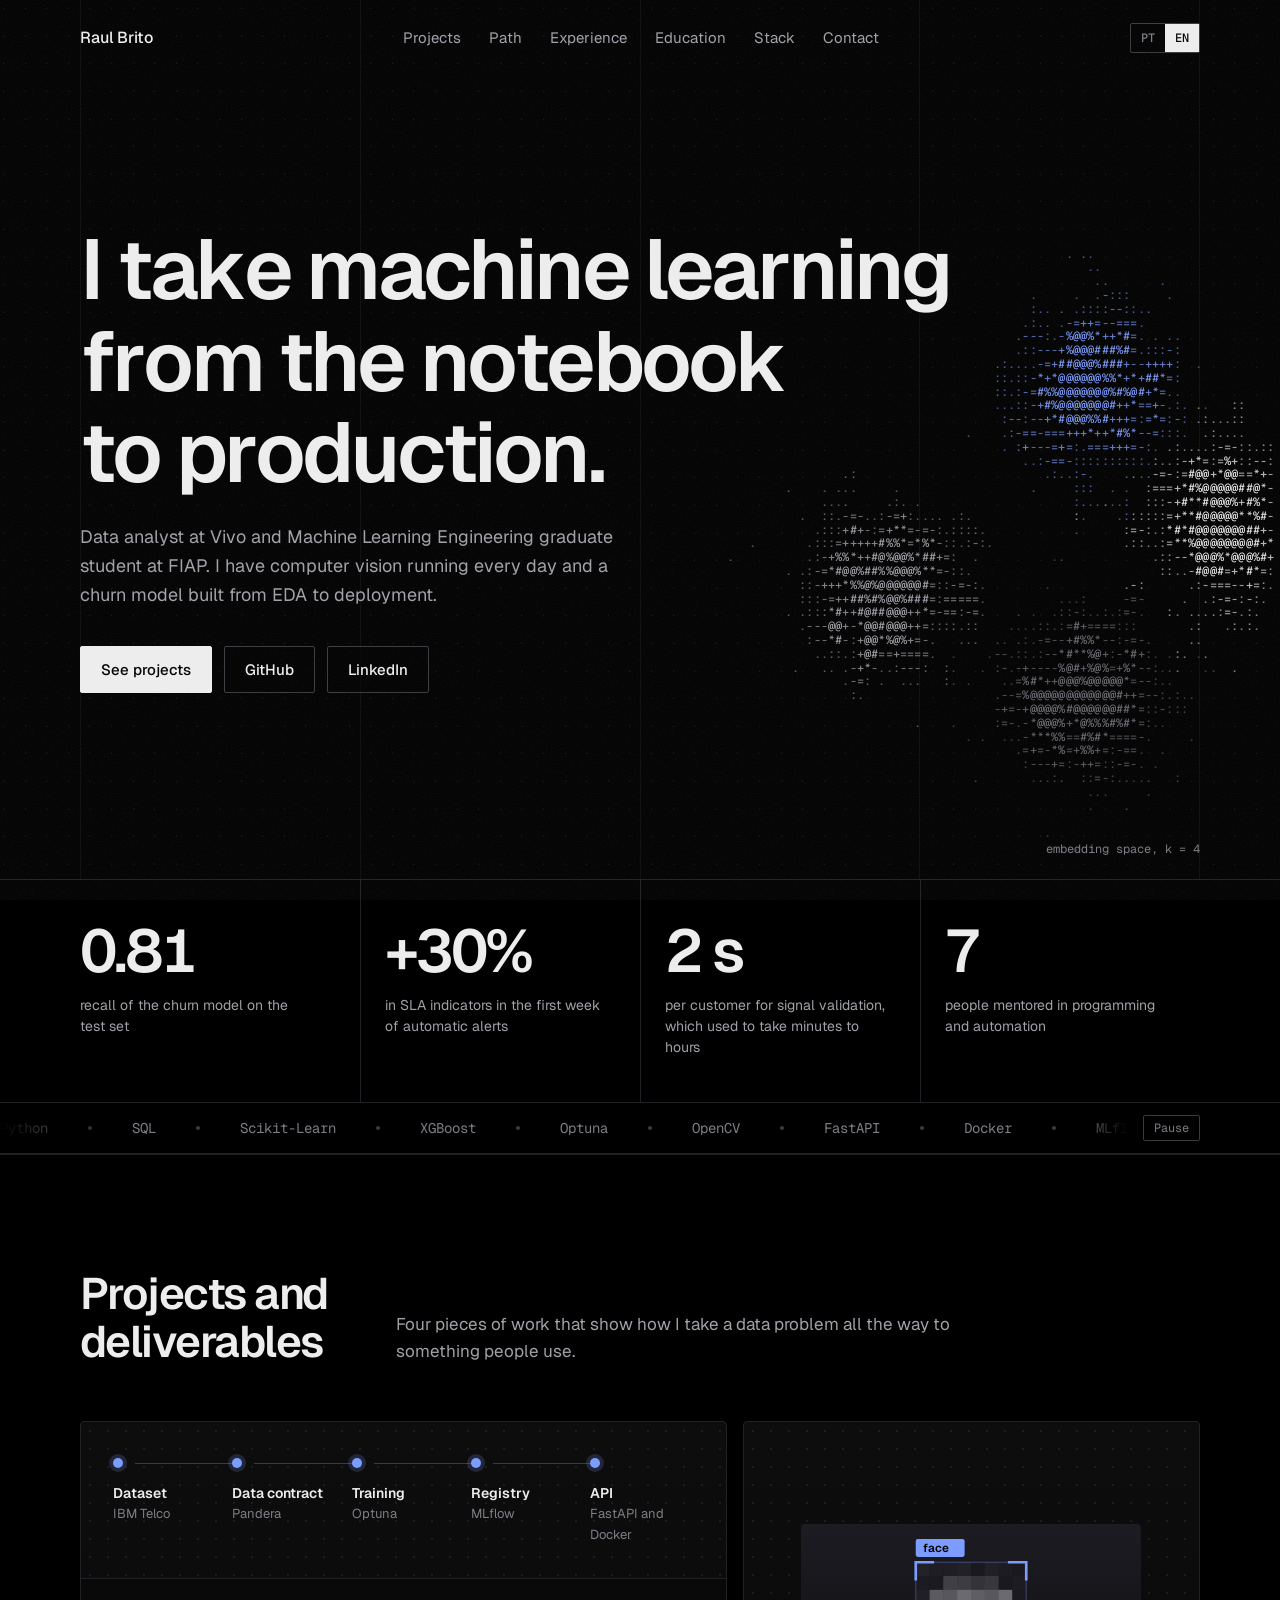
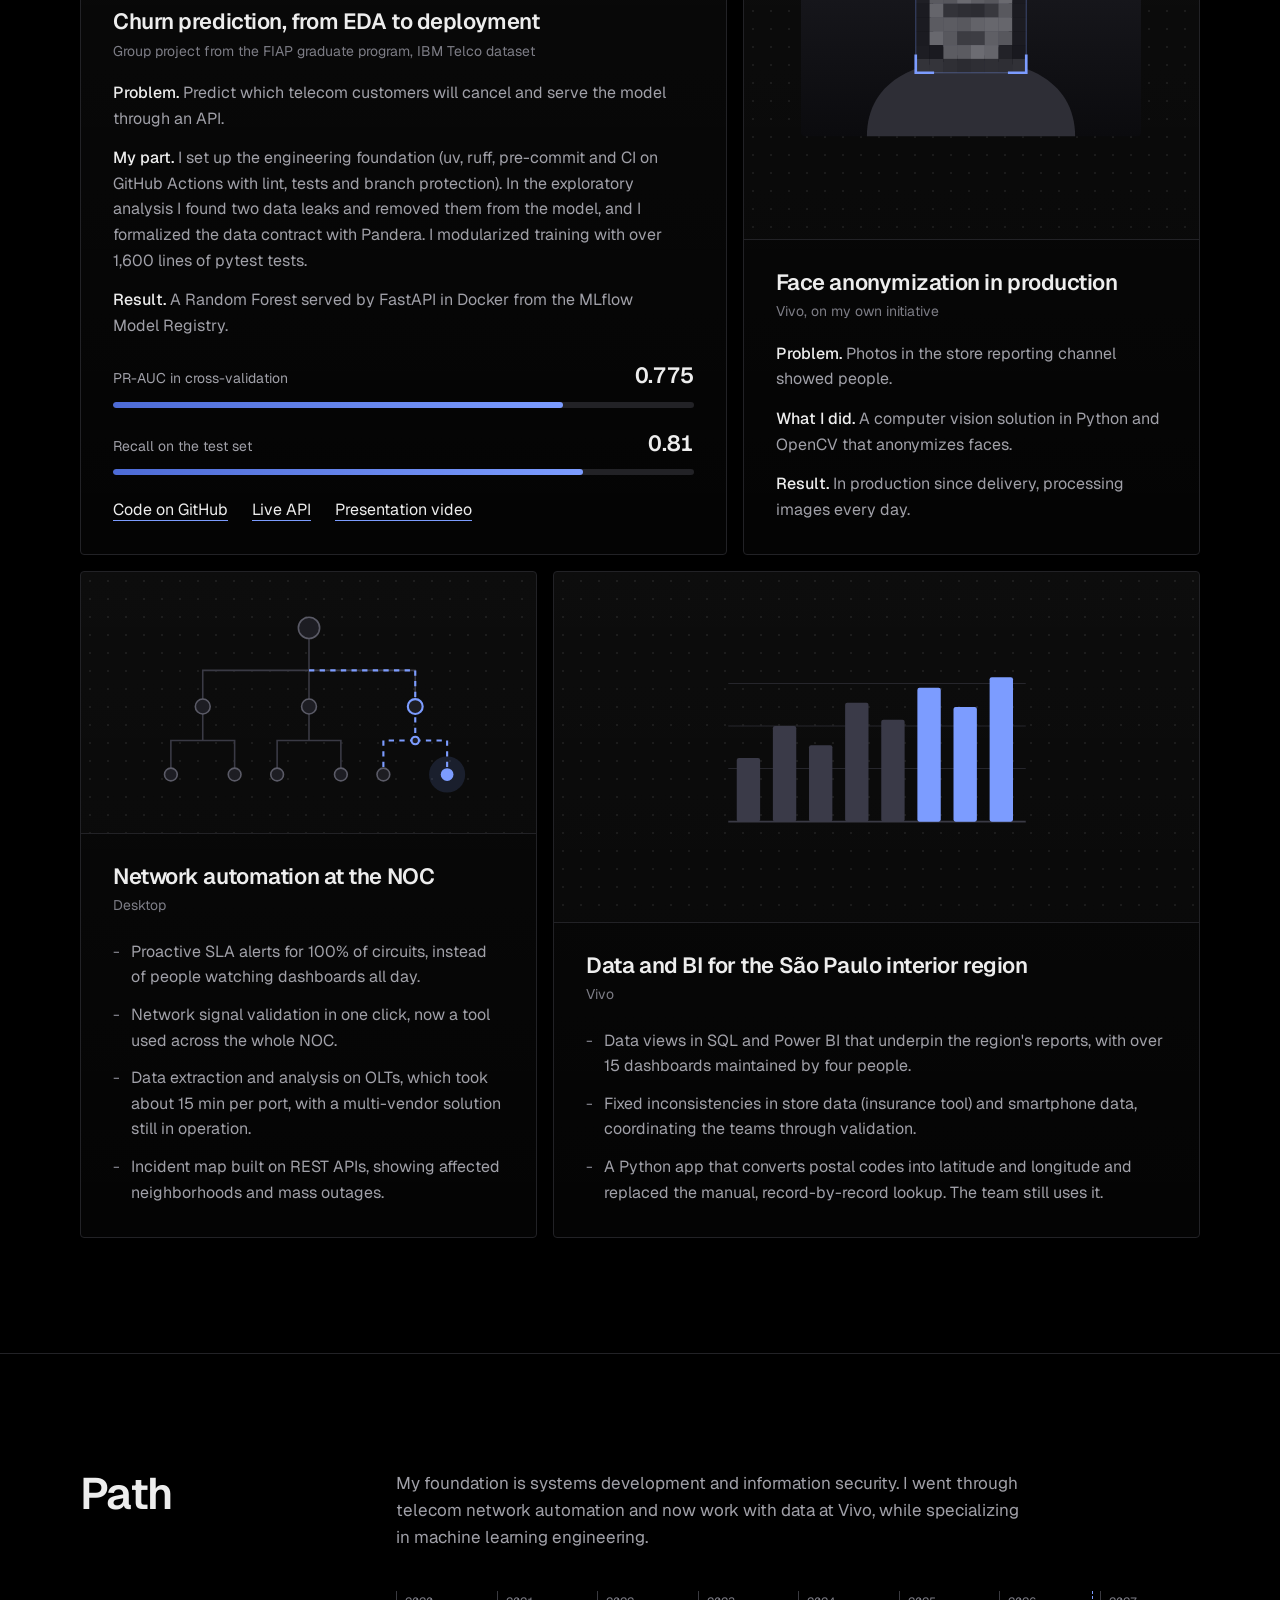
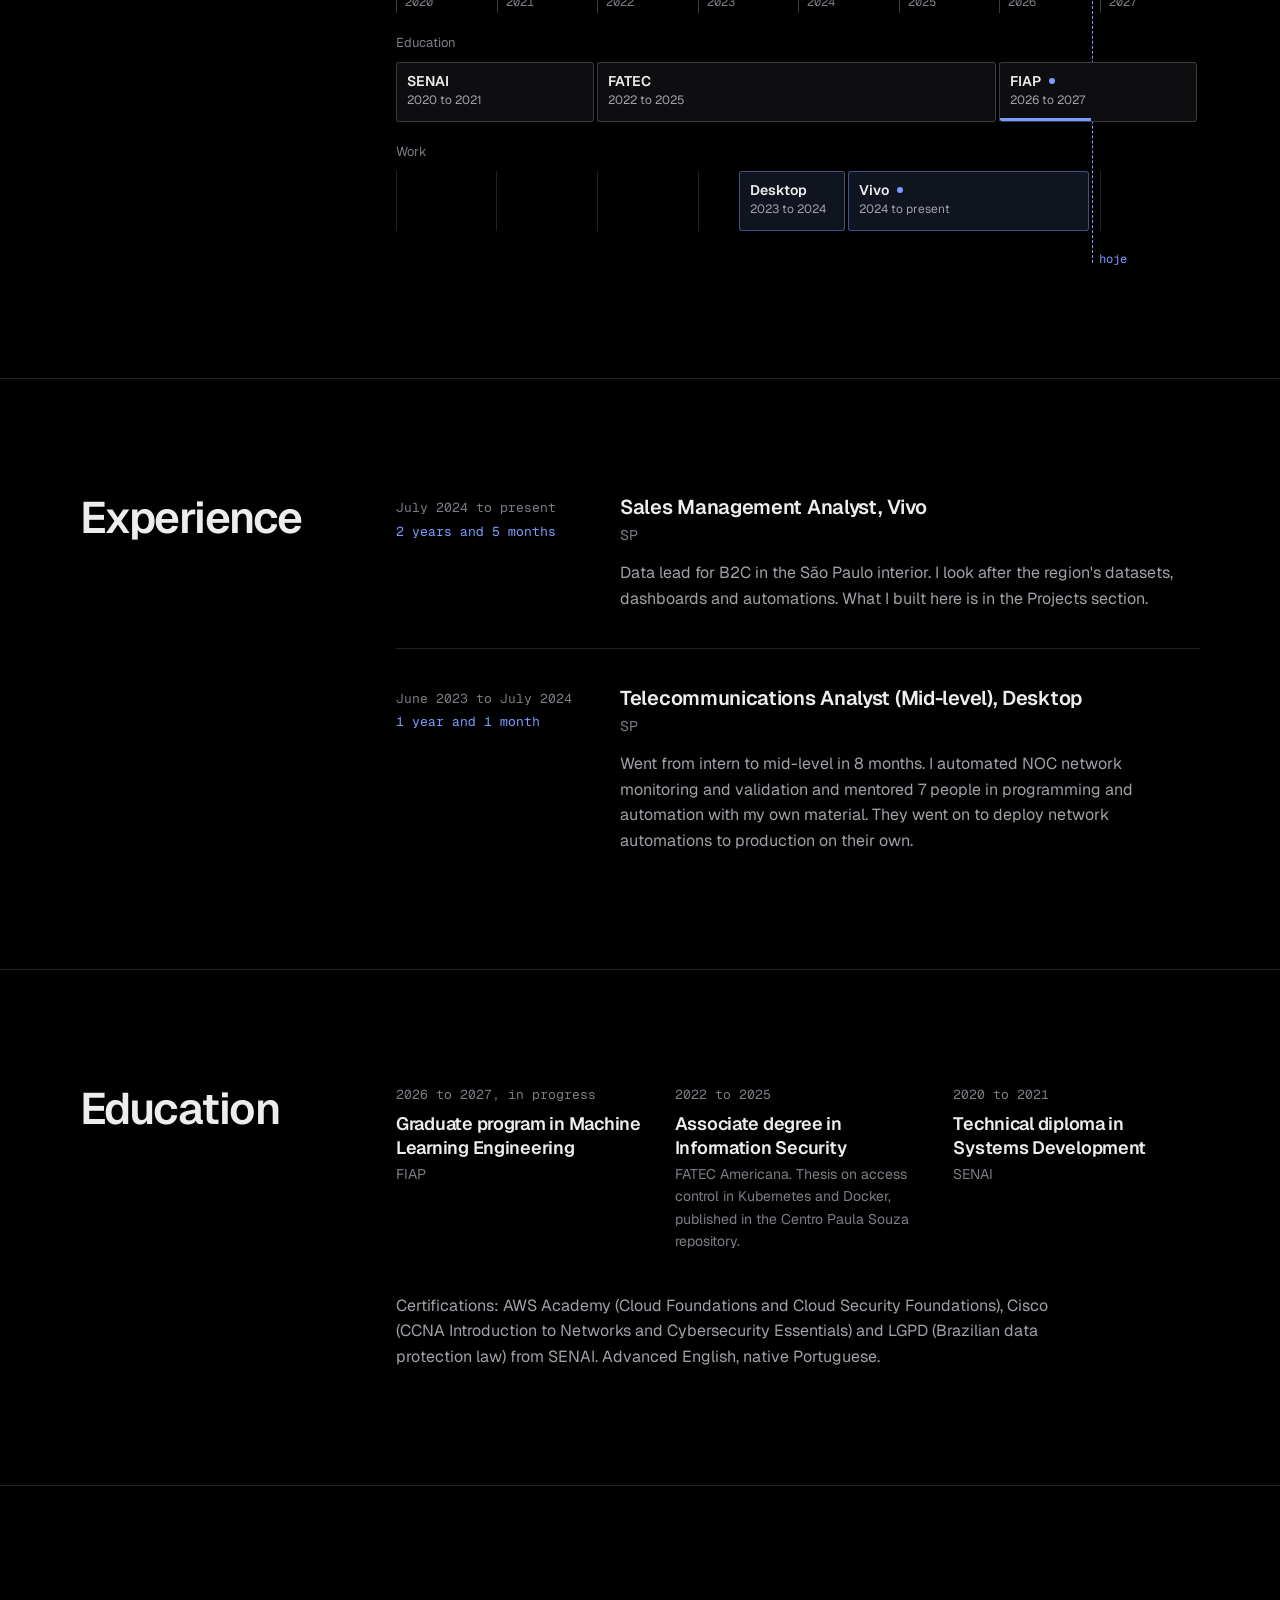
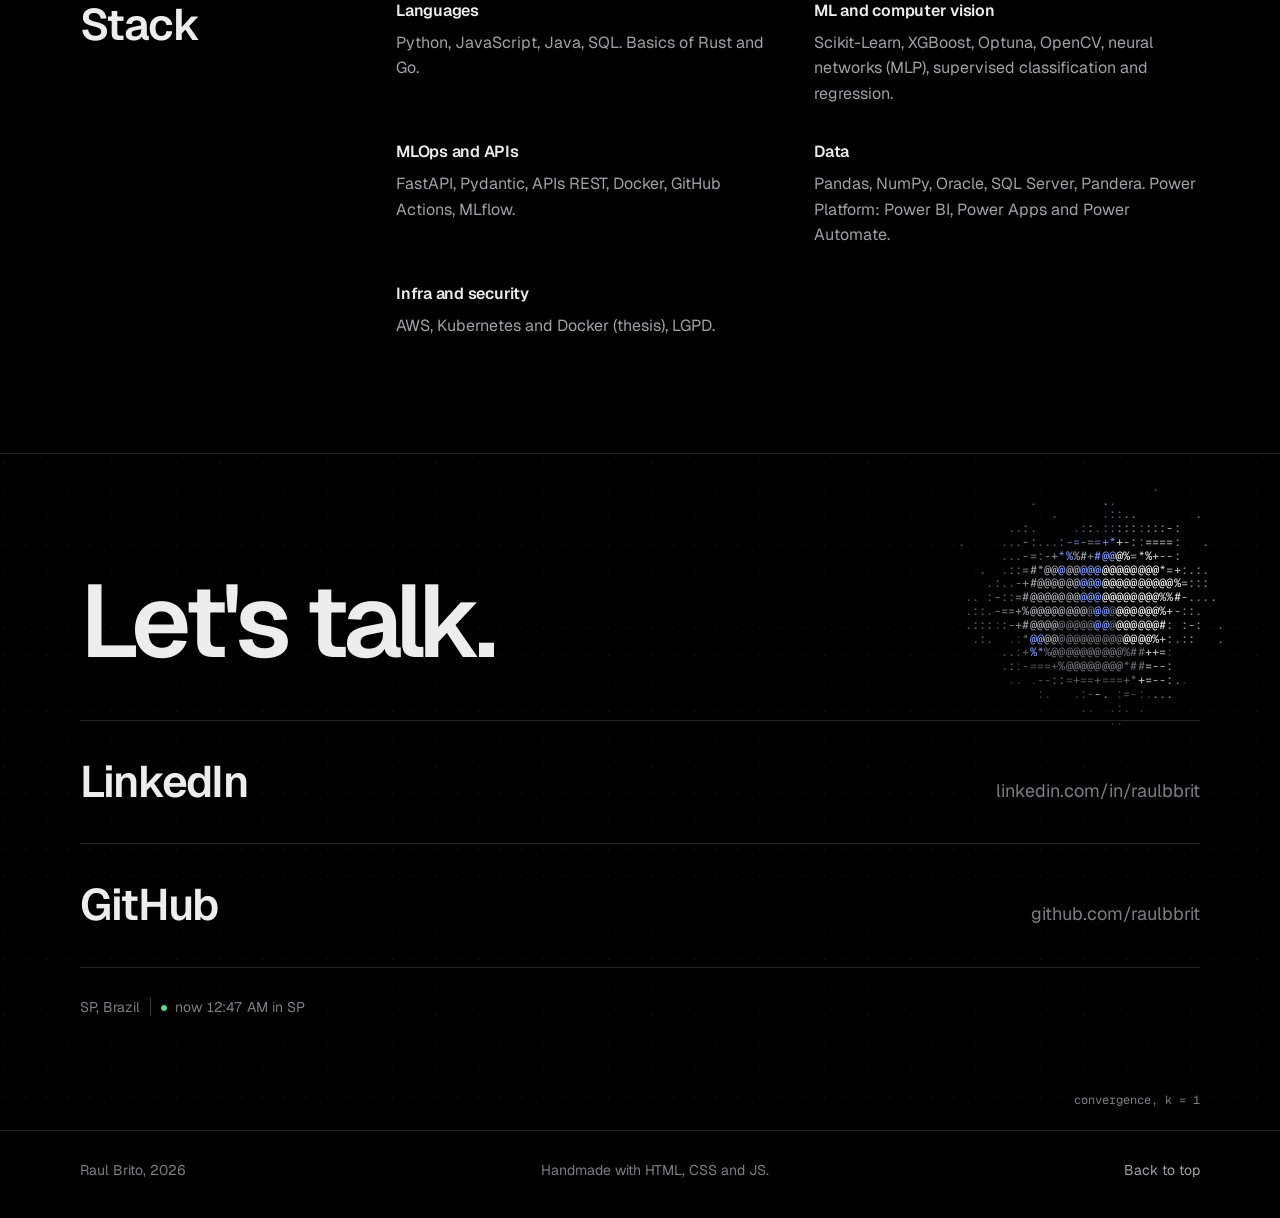
==== en/index.html @ fd3f6b35 "Add resume landing page Static site in Portuguese and English with ASCII embedding field, project ti" ====
<!doctype html>
<html lang="en">
<head>
  <meta charset="utf-8">
  <meta name="viewport" content="width=device-width, initial-scale=1">
  <meta name="theme-color" content="#000000">
  <title>Raul Brito | Machine Learning</title>
  <meta name="description" content="Raul Brito: data analyst at Vivo and Machine Learning Engineering graduate student. Computer vision in production, network automation and an ML project from EDA to deployment.">
  <meta name="color-scheme" content="dark">
  <link rel="canonical" href="https://raulbbrit.github.io/en/">
  <link rel="alternate" hreflang="pt-BR" href="https://raulbbrit.github.io/">
  <link rel="alternate" hreflang="en" href="https://raulbbrit.github.io/en/">
  <link rel="alternate" hreflang="x-default" href="https://raulbbrit.github.io/">
  <meta property="og:type" content="profile">
  <meta property="og:url" content="https://raulbbrit.github.io/en/">
  <meta property="og:locale" content="en_US">
  <meta property="og:locale:alternate" content="pt_BR">
  <meta property="og:title" content="Raul Brito | Machine Learning">
  <meta property="og:description" content="I take machine learning from the notebook to production.">
  <meta property="og:image" content="https://raulbbrit.github.io/assets/img/og.en.png">
  <meta property="og:image:width" content="1200">
  <meta property="og:image:height" content="630">
  <meta property="og:image:alt" content="Raul Brito, Machine Learning: I take machine learning from the notebook to production.">
  <meta name="twitter:card" content="summary_large_image">
  <script type="application/ld+json">
  {
    "@context": "https://schema.org",
    "@type": "Person",
    "name": "Raul Brito",
    "url": "https://raulbbrit.github.io/en/",
    "jobTitle": "Sales Management Analyst",
    "worksFor": { "@type": "Organization", "name": "Vivo" },
    "alumniOf": [
      { "@type": "CollegeOrUniversity", "name": "FATEC Americana" },
      { "@type": "EducationalOrganization", "name": "SENAI" }
    ],
    "knowsAbout": ["Machine Learning", "MLOps", "Computer vision", "Python", "SQL", "FastAPI", "MLflow"],
    "address": { "@type": "PostalAddress", "addressRegion": "SP", "addressCountry": "BR" },
    "sameAs": ["https://github.com/raulbbrit", "https://linkedin.com/in/raulbbrit"]
  }
  </script>
  <link rel="icon" href="data:image/svg+xml,%3Csvg xmlns='http://www.w3.org/2000/svg' viewBox='0 0 32 32'%3E%3Crect width='32' height='32' rx='6' fill='%23000'/%3E%3Ccircle cx='16' cy='16' r='6' fill='%237c9cff'/%3E%3C/svg%3E">
  <script>
    document.documentElement.className += ' js';
    setTimeout(function () { document.documentElement.classList.remove('js'); }, 3000);
  </script>
  <link rel="preconnect" href="https://fonts.googleapis.com">
  <link rel="preconnect" href="https://fonts.gstatic.com" crossorigin>
  <link href="https://fonts.googleapis.com/css2?family=Geist:wght@400;500;600&family=Geist+Mono:wght@400;500&display=swap" rel="stylesheet">
  <link rel="stylesheet" href="../assets/css/style.css">
</head>
<body>
  <a class="skip" href="#conteudo">Skip to content</a>

  <header class="top" id="top">
    <div class="wrap">
      <a class="brand" href="#">Raul Brito</a>
      <nav id="menu" aria-label="Sections">
        <span class="nav-ind" aria-hidden="true"></span>
        <a href="#projetos">Projects</a>
        <a href="#trajetoria">Path</a>
        <a href="#experiencia">Experience</a>
        <a href="#formacao">Education</a>
        <a href="#stack">Stack</a>
        <a href="#contato">Contact</a>
      </nav>
      <div class="tools">
        <div class="lang" role="group" aria-label="Language"><a href="../index.html" hreflang="pt-BR" lang="pt-BR">PT</a><span aria-current="true">EN</span></div>
        <button class="menu-btn" type="button" aria-expanded="false" aria-controls="menu">Menu</button>
      </div>
    </div>
  </header>

  <section class="hero" id="conteudo" tabindex="-1">
    <div class="rails" aria-hidden="true"><div class="wrap"><i></i><i></i><i></i><i></i></div></div>
    <canvas id="field-bg" class="layer" aria-hidden="true"></canvas>
    <canvas id="field" class="layer field" aria-hidden="true"></canvas>
    <div class="wrap hero-copy">
      <h1>
        <span>I take machine learning</span>
        <span>from the notebook</span>
        <span>to production.</span>
      </h1>
      <p class="lead">Data analyst at Vivo and Machine Learning Engineering graduate student at FIAP. I have computer vision running every day and a churn model built from EDA to deployment.</p>
      <div class="actions">
        <a class="btn primary" href="#projetos">See projects</a>
        <a class="btn" href="https://github.com/raulbbrit">GitHub</a>
        <a class="btn" href="https://linkedin.com/in/raulbbrit">LinkedIn</a>
      </div>
    </div>
    <p class="cap" aria-hidden="true">embedding space, k = 4</p>
  </section>

  <section class="proof" aria-label="Results in numbers">
    <div class="wrap">
      <ul class="stats">
        <li><strong data-count="0.81" data-dec="2">0.81</strong><span>recall of the churn model on the test set</span></li>
        <li><strong data-count="30" data-prefix="+" data-suffix="%">+30%</strong><span>in SLA indicators in the first week of automatic alerts</span></li>
        <li><strong data-count="2" data-suffix="&nbsp;s">2&nbsp;s</strong><span>per customer for signal validation, which used to take minutes to hours</span></li>
        <li><strong data-count="7">7</strong><span>people mentored in programming and automation</span></li>
      </ul>
    </div>
  </section>

  <div class="marquee" role="group" aria-label="Tools I use every day">
    <div class="marquee-track">
      <ul>
        <li>Python</li><li>SQL</li><li>Scikit-Learn</li><li>XGBoost</li><li>Optuna</li><li>OpenCV</li><li>FastAPI</li><li>Docker</li><li>MLflow</li><li>GitHub Actions</li><li>Pandas</li><li>NumPy</li><li>Power BI</li><li>AWS</li><li>Kubernetes</li><li>Pandera</li>
      </ul>
      <ul aria-hidden="true">
        <li>Python</li><li>SQL</li><li>Scikit-Learn</li><li>XGBoost</li><li>Optuna</li><li>OpenCV</li><li>FastAPI</li><li>Docker</li><li>MLflow</li><li>GitHub Actions</li><li>Pandas</li><li>NumPy</li><li>Power BI</li><li>AWS</li><li>Kubernetes</li><li>Pandera</li>
      </ul>
    </div>
    <button class="marquee-btn" type="button">Pause</button>
  </div>

  <main>
    <section class="section" id="projetos">
      <div class="wrap">
        <div class="split">
          <div class="head"><h2>Projects and deliverables</h2></div>
          <p class="sub">Four pieces of work that show how I take a data problem all the way to something people use.</p>
        </div>

        <div class="grid">

          <!-- churn -->
          <article class="tile t-churn">
            <div class="viz viz-flow" id="flowviz">
              <ol class="flow" aria-label="Project pipeline">
                <li><b>Dataset</b><span>IBM Telco</span></li>
                <li><b>Data contract</b><span>Pandera</span></li>
                <li><b>Training</b><span>Optuna</span></li>
                <li><b>Registry</b><span>MLflow</span></li>
                <li><b>API</b><span>FastAPI and Docker</span></li>
              </ol>
            </div>
            <div class="tile-body">
              <h3>Churn prediction, from EDA to deployment</h3>
              <p class="where">Group project from the FIAP graduate program, IBM Telco dataset</p>
              <p><b>Problem.</b> Predict which telecom customers will cancel and serve the model through an API.</p>
              <p><b>My part.</b> I set up the engineering foundation (uv, ruff, pre-commit and CI on GitHub Actions with lint, tests and branch protection). In the exploratory analysis I found two data leaks and removed them from the model, and I formalized the data contract with Pandera. I modularized training with over 1,600 lines of pytest tests.</p>
              <p><b>Result.</b> A Random Forest served by FastAPI in Docker from the MLflow Model Registry.</p>
              <div class="meters" role="group" aria-label="Champion model metrics">
                <div class="meter">
                  <div class="m-top"><span>PR-AUC in cross-validation</span><strong>0.775</strong></div>
                  <div class="bar"><i style="--v:0.775"></i></div>
                </div>
                <div class="meter">
                  <div class="m-top"><span>Recall on the test set</span><strong>0.81</strong></div>
                  <div class="bar"><i style="--v:0.81"></i></div>
                </div>
              </div>
              <p class="tile-links">
                <a href="https://github.com/Grupo-57-Machine-Learning-Engineering/churn-prediction">Code on GitHub</a>
                <a href="https://churn-prediction-api-7a4p.onrender.com/docs">Live API</a>
                <a href="https://youtu.be/JsZCRBmj-7A">Presentation video</a>
              </p>
            </div>
          </article>

          <!-- visão computacional -->
          <article class="tile t-cv">
            <div class="viz viz-cv">
              <button class="viz-btn" type="button" id="replay" aria-label="Replay the detection and anonymization animation">
                <svg viewBox="0 0 320 200" role="img" aria-label="Illustration: a face is detected in a photo and covered by a mosaic">
                  <defs>
                    <linearGradient id="ph" x1="0" y1="0" x2="0" y2="1">
                      <stop offset="0" stop-color="#1c1c22"/>
                      <stop offset="1" stop-color="#0b0b0e"/>
                    </linearGradient>
                    <clipPath id="frame"><rect width="320" height="200" rx="4"/></clipPath>
                  </defs>
                  <g clip-path="url(#frame)">
                    <rect width="320" height="200" fill="url(#ph)"/>
                    <path d="M62 200c0-48 40-72 98-72s98 24 98 72z" fill="#2e2e36"/>
                    <circle cx="160" cy="88" r="38" fill="#4c4c56"/>
                    <path d="M122 76c4-26 22-36 40-36s34 10 38 34c-10-12-26-18-40-18s-28 6-38 20z" fill="#33333b"/>
                    <g class="mosaic">
          <rect x="108" y="36" width="13" height="13" fill="#222228"/>
          <rect x="121" y="36" width="13" height="13" fill="#1d1d23"/>
          <rect x="134" y="36" width="13" height="13" fill="#1e1e24"/>
          <rect x="147" y="36" width="13" height="13" fill="#212127"/>
          <rect x="160" y="36" width="13" height="13" fill="#19191f"/>
          <rect x="173" y="36" width="13" height="13" fill="#202026"/>
          <rect x="186" y="36" width="13" height="13" fill="#1c1c22"/>
          <rect x="199" y="36" width="13" height="13" fill="#19191f"/>
          <rect x="108" y="49" width="13" height="13" fill="#1b1b21"/>
          <rect x="121" y="49" width="13" height="13" fill="#1a1a20"/>
          <rect x="134" y="49" width="13" height="13" fill="#3f3f45"/>
          <rect x="147" y="49" width="13" height="13" fill="#3c3c42"/>
          <rect x="160" y="49" width="13" height="13" fill="#333339"/>
          <rect x="173" y="49" width="13" height="13" fill="#37373d"/>
          <rect x="186" y="49" width="13" height="13" fill="#19191f"/>
          <rect x="199" y="49" width="13" height="13" fill="#1c1c22"/>
          <rect x="108" y="62" width="13" height="13" fill="#1f1f25"/>
          <rect x="121" y="62" width="13" height="13" fill="#5a5a60"/>
          <rect x="134" y="62" width="13" height="13" fill="#57575d"/>
          <rect x="147" y="62" width="13" height="13" fill="#6a6a70"/>
          <rect x="160" y="62" width="13" height="13" fill="#5e5e64"/>
          <rect x="173" y="62" width="13" height="13" fill="#57575d"/>
          <rect x="186" y="62" width="13" height="13" fill="#6a6a70"/>
          <rect x="199" y="62" width="13" height="13" fill="#1a1a20"/>
          <rect x="108" y="75" width="13" height="13" fill="#1b1b21"/>
          <rect x="121" y="75" width="13" height="13" fill="#65656b"/>
          <rect x="134" y="75" width="13" height="13" fill="#333339"/>
          <rect x="147" y="75" width="13" height="13" fill="#2e2e34"/>
          <rect x="160" y="75" width="13" height="13" fill="#2c2c32"/>
          <rect x="173" y="75" width="13" height="13" fill="#38383e"/>
          <rect x="186" y="75" width="13" height="13" fill="#58585e"/>
          <rect x="199" y="75" width="13" height="13" fill="#1b1b21"/>
          <rect x="108" y="88" width="13" height="13" fill="#1b1b21"/>
          <rect x="121" y="88" width="13" height="13" fill="#5b5b61"/>
          <rect x="134" y="88" width="13" height="13" fill="#5c5c62"/>
          <rect x="147" y="88" width="13" height="13" fill="#58585e"/>
          <rect x="160" y="88" width="13" height="13" fill="#636369"/>
          <rect x="173" y="88" width="13" height="13" fill="#67676d"/>
          <rect x="186" y="88" width="13" height="13" fill="#66666c"/>
          <rect x="199" y="88" width="13" height="13" fill="#1c1c22"/>
          <rect x="108" y="101" width="13" height="13" fill="#1b1b21"/>
          <rect x="121" y="101" width="13" height="13" fill="#68686e"/>
          <rect x="134" y="101" width="13" height="13" fill="#58585e"/>
          <rect x="147" y="101" width="13" height="13" fill="#3c3c42"/>
          <rect x="160" y="101" width="13" height="13" fill="#3d3d43"/>
          <rect x="173" y="101" width="13" height="13" fill="#5f5f65"/>
          <rect x="186" y="101" width="13" height="13" fill="#57575d"/>
          <rect x="199" y="101" width="13" height="13" fill="#1b1b21"/>
          <rect x="108" y="114" width="13" height="13" fill="#1d1d23"/>
          <rect x="121" y="114" width="13" height="13" fill="#1a1a20"/>
          <rect x="134" y="114" width="13" height="13" fill="#5c5c62"/>
          <rect x="147" y="114" width="13" height="13" fill="#5b5b61"/>
          <rect x="160" y="114" width="13" height="13" fill="#6c6c72"/>
          <rect x="173" y="114" width="13" height="13" fill="#65656b"/>
          <rect x="186" y="114" width="13" height="13" fill="#222228"/>
          <rect x="199" y="114" width="13" height="13" fill="#19191f"/>
          <rect x="108" y="127" width="13" height="13" fill="#333339"/>
          <rect x="121" y="127" width="13" height="13" fill="#34343a"/>
          <rect x="134" y="127" width="13" height="13" fill="#2f2f35"/>
          <rect x="147" y="127" width="13" height="13" fill="#2b2b31"/>
          <rect x="160" y="127" width="13" height="13" fill="#2e2e34"/>
          <rect x="173" y="127" width="13" height="13" fill="#2f2f35"/>
          <rect x="186" y="127" width="13" height="13" fill="#2e2e34"/>
          <rect x="199" y="127" width="13" height="13" fill="#313137"/>
                    </g>
                  </g>
                  <rect class="outline" x="108" y="36" width="104" height="104" fill="none" stroke="#7c9cff" stroke-opacity="0.35" stroke-width="1"/>
                  <g class="brackets" fill="none" stroke="#7c9cff" stroke-width="2.5" stroke-linecap="square">
                    <path class="br" pathLength="1" d="M108 52V36H124"/>
                    <path class="br" pathLength="1" d="M196 36H212V52"/>
                    <path class="br" pathLength="1" d="M212 124V140H196"/>
                    <path class="br" pathLength="1" d="M124 140H108V124"/>
                  </g>
                  <g class="tag">
                    <rect x="108" y="14" width="46" height="17" rx="2" fill="#7c9cff"/>
                    <text x="115" y="26" font-family="Geist, system-ui, sans-serif" font-size="11" font-weight="600" fill="#000">face</text>
                  </g>
                </svg>
              </button>
            </div>
            <div class="tile-body">
              <h3>Face anonymization in production</h3>
              <p class="where">Vivo, on my own initiative</p>
              <p><b>Problem.</b> Photos in the store reporting channel showed people.</p>
              <p><b>What I did.</b> A computer vision solution in Python and OpenCV that anonymizes faces.</p>
              <p><b>Result.</b> In production since delivery, processing images every day.</p>
            </div>
          </article>

          <!-- rede -->
          <article class="tile t-net">
            <div class="viz viz-net">
              <svg viewBox="0 0 320 200" role="img" aria-label="Illustration: network topology with an affected branch highlighted">
                <g stroke="#3a3a45" stroke-width="1.5" fill="none">
                  <path d="M160 36V70M160 70H60V104M160 70V104M160 70H260V104"/>
                  <path d="M60 104V136M60 136H30V168M60 136H90V168"/>
                  <path d="M160 104V136M160 136H130V168M160 136H190V168"/>
                </g>
                <g stroke="#7c9cff" stroke-width="2" fill="none" class="hot">
                  <path d="M160 70H260V104"/>
                  <path d="M260 104V136M260 136H230V168M260 136H290V168"/>
                </g>
                <circle class="halo" cx="290" cy="168" r="17" fill="#7c9cff" fill-opacity="0.14"/>
                <g fill="#1d1d23" stroke="#5a5a66" stroke-width="1.5">
                  <circle cx="160" cy="30" r="10"/>
                  <circle cx="60" cy="104" r="7"/>
                  <circle cx="160" cy="104" r="7"/>
                  <circle cx="30" cy="168" r="6"/>
                  <circle cx="90" cy="168" r="6"/>
                  <circle cx="130" cy="168" r="6"/>
                  <circle cx="190" cy="168" r="6"/>
                  <circle cx="230" cy="168" r="6"/>
                </g>
                <g fill="#1d1d23" stroke="#7c9cff" stroke-width="2">
                  <circle cx="260" cy="104" r="7"/>
                  <circle cx="260" cy="136" r="3.5"/>
                </g>
                <circle cx="290" cy="168" r="6" fill="#7c9cff"/>
              </svg>
            </div>
            <div class="tile-body">
              <h3>Network automation at the NOC</h3>
              <p class="where">Desktop</p>
              <ul class="plain">
                <li>Proactive SLA alerts for 100% of circuits, instead of people watching dashboards all day.</li>
                <li>Network signal validation in one click, now a tool used across the whole NOC.</li>
                <li>Data extraction and analysis on OLTs, which took about 15&nbsp;min per port, with a multi-vendor solution still in operation.</li>
                <li>Incident map built on REST APIs, showing affected neighborhoods and mass outages.</li>
              </ul>
            </div>
          </article>

          <!-- dados e BI -->
          <article class="tile t-data">
            <div class="viz viz-data">
              <svg viewBox="0 0 320 200" role="img" aria-label="Illustration: bar chart from a dashboard">
                <g stroke="#26262c" stroke-width="1">
                  <path d="M20 40H300M20 80H300M20 120H300"/>
                </g>
                <path d="M20 170H300" stroke="#3a3a45" stroke-width="1.5"/>
                <g class="bars" fill="#3a3a48">
                  <rect style="--d:0" x="28"  y="110" width="22" height="60" rx="2"/>
                  <rect style="--d:1" x="62"  y="80"  width="22" height="90" rx="2"/>
                  <rect style="--d:2" x="96"  y="98"  width="22" height="72" rx="2"/>
                  <rect style="--d:3" x="130" y="58"  width="22" height="112" rx="2"/>
                  <rect style="--d:4" x="164" y="74"  width="22" height="96" rx="2"/>
                  <rect style="--d:5" x="198" y="44"  width="22" height="126" rx="2" fill="#7c9cff"/>
                  <rect style="--d:6" x="232" y="62"  width="22" height="108" rx="2" fill="#7c9cff"/>
                  <rect style="--d:7" x="266" y="34"  width="22" height="136" rx="2" fill="#7c9cff"/>
                </g>
              </svg>
            </div>
            <div class="tile-body">
              <h3>Data and BI for the São Paulo interior region</h3>
              <p class="where">Vivo</p>
              <ul class="plain">
                <li>Data views in SQL and Power BI that underpin the region's reports, with over 15 dashboards maintained by four people.</li>
                <li>Fixed inconsistencies in store data (insurance tool) and smartphone data, coordinating the teams through validation.</li>
                <li>A Python app that converts postal codes into latitude and longitude and replaced the manual, record-by-record lookup. The team still uses it.</li>
              </ul>
            </div>
          </article>

        </div>
      </div>
    </section>

    <section class="section" id="trajetoria">
      <div class="wrap split">
        <div class="head"><h2>Path</h2></div>
        <div>
          <p class="sub intro">My foundation is systems development and information security. I went through telecom network automation and now work with data at Vivo, while specializing in machine learning engineering.</p>

          <div class="tl" id="tl" role="img" aria-label="Timeline from 2020 to 2027. Education: SENAI, FATEC and FIAP. Work: Desktop and Vivo.">
            <div class="tl-axis" id="axis" aria-hidden="true">
              <i style="--s:0">2020</i><i style="--s:1">2021</i><i style="--s:2">2022</i><i style="--s:3">2023</i><i style="--s:4">2024</i><i style="--s:5">2025</i><i style="--s:6">2026</i><i style="--s:7">2027</i>
            </div>
            <div class="tl-lane lane-edu">
              <p class="lane-name">Education</p>
              <div class="lane-track">
                <div class="seg" data-from="2020-01" data-to="2022-01" style="--s:0;--l:2;--k:0"><b>SENAI</b><span>2020 to 2021</span></div>
                <div class="seg" data-from="2022-01" data-to="2026-01" style="--s:2;--l:4;--k:1"><b>FATEC</b><span>2022 to 2025</span></div>
                <div class="seg now" data-from="2026-01" data-to="2028-01" style="--s:6;--l:2;--k:2"><b>FIAP</b><span>2026 to 2027</span><i class="prog" aria-hidden="true"></i></div>
              </div>
            </div>
            <div class="tl-lane lane-work">
              <p class="lane-name">Work</p>
              <div class="lane-track">
                <div class="seg work" data-from="2023-06" data-to="2024-07" style="--s:3.42;--l:1.08;--k:3"><b>Desktop</b><span>2023 to 2024</span></div>
                <div class="seg work now" id="seg-vivo" data-from="2024-07" data-to="now" style="--s:4.5;--l:2.31;--k:4"><b>Vivo</b><span>2024 to present</span></div>
              </div>
            </div>
            <div class="tl-today" id="today" style="--s:6.81" aria-hidden="true"><i></i><span>hoje</span></div>
          </div>
        </div>
      </div>
    </section>

    <section class="section" id="experiencia">
      <div class="wrap split">
        <div class="head"><h2>Experience</h2></div>
        <div>
          <div class="job">
            <p class="when">July 2024 to present<span class="tenure" data-since="2024-07"></span></p>
            <div>
              <h3>Sales Management Analyst, Vivo</h3>
              <p class="where">SP</p>
              <p>Data lead for B2C in the São Paulo interior. I look after the region's datasets, dashboards and automations. What I built here is in the Projects section.</p>
            </div>
          </div>
          <div class="job">
            <p class="when">June 2023 to July 2024<span class="tenure" data-since="2023-06" data-until="2024-07"></span></p>
            <div>
              <h3>Telecommunications Analyst (Mid-level), Desktop</h3>
              <p class="where">SP</p>
              <p>Went from intern to mid-level in 8 months. I automated NOC network monitoring and validation and mentored 7 people in programming and automation with my own material. They went on to deploy network automations to production on their own.</p>
            </div>
          </div>
        </div>
      </div>
    </section>

    <section class="section" id="formacao">
      <div class="wrap split">
        <div class="head"><h2>Education</h2></div>
        <div>
          <div class="edu">
            <div>
              <p class="when">2026 to 2027, in progress</p>
              <h3>Graduate program in Machine Learning Engineering</h3>
              <p class="where">FIAP</p>
            </div>
            <div>
              <p class="when">2022 to 2025</p>
              <h3>Associate degree in Information Security</h3>
              <p class="where">FATEC Americana. Thesis on access control in Kubernetes and Docker, published in the Centro Paula Souza repository.</p>
            </div>
            <div>
              <p class="when">2020 to 2021</p>
              <h3>Technical diploma in Systems Development</h3>
              <p class="where">SENAI</p>
            </div>
          </div>
          <p class="certs">Certifications: AWS Academy (Cloud Foundations and Cloud Security Foundations), Cisco (CCNA Introduction to Networks and Cybersecurity Essentials) and LGPD (Brazilian data protection law) from SENAI. Advanced English, native Portuguese.</p>
        </div>
      </div>
    </section>

    <section class="section" id="stack">
      <div class="wrap split">
        <div class="head"><h2>Stack</h2></div>
        <div class="stack">
          <div><h3>Languages</h3><p>Python, JavaScript, Java, SQL. Basics of Rust and Go.</p></div>
          <div><h3>ML and computer vision</h3><p>Scikit-Learn, XGBoost, Optuna, OpenCV, neural networks (MLP), supervised classification and regression.</p></div>
          <div><h3>MLOps and APIs</h3><p>FastAPI, Pydantic, APIs REST, Docker, GitHub Actions, MLflow.</p></div>
          <div><h3>Data</h3><p>Pandas, NumPy, Oracle, SQL Server, Pandera. Power Platform: Power BI, Power Apps and Power Automate.</p></div>
          <div><h3>Infra and security</h3><p>AWS, Kubernetes and Docker (thesis), LGPD.</p></div>
        </div>
      </div>
    </section>

    <section class="section contact" id="contato">
      <canvas id="field-end-bg" class="layer" aria-hidden="true"></canvas>
      <canvas id="field-end" class="layer field" aria-hidden="true"></canvas>
      <div class="wrap">
        <h2>Let's talk.</h2>
        <ul class="big-links">
          <li><a href="https://linkedin.com/in/raulbbrit"><span>LinkedIn</span><em>linkedin.com/in/raulbbrit</em></a></li>
          <li><a href="https://github.com/raulbbrit"><span>GitHub</span><em>github.com/raulbbrit</em></a></li>
        </ul>
        <p class="where">SP, Brazil<span class="clock" id="clock" aria-hidden="true"></span></p>
      </div>
      <p class="cap" aria-hidden="true">convergence, k = 1</p>
    </section>
  </main>

  <footer class="foot">
    <div class="wrap">
      <span>Raul Brito, <span id="yr">2026</span></span>
      <span class="foot-note">Handmade with HTML, CSS and JS.</span>
      <a href="#">Back to top</a>
    </div>
  </footer>

  <script src="../assets/js/script.js"></script>
</body>
</html>
---- assets/css/style.css ----
:root {
  --bg: #000;
  --fg: #ededed;
  --mut: #a0a0a8;
  --dim: #7d7d86;
  --line: #222226;
  --line-2: #3a3a40;
  --rail: rgba(255, 255, 255, 0.05);
  --acc: #7c9cff;
  --sans: 'Geist', system-ui, -apple-system, 'Segoe UI', Roboto, sans-serif;
  --mono: 'Geist Mono', ui-monospace, 'SFMono-Regular', Menlo, Consolas, monospace;
  --ease: cubic-bezier(0.2, 0.8, 0.2, 1);
}

* { box-sizing: border-box; }

html { background: #000; scroll-behavior: smooth; scroll-padding-top: 72px; -webkit-text-size-adjust: 100%; }

body {
  margin: 0;
  background: var(--bg);
  color: var(--fg);
  font: 400 16px/1.6 var(--sans);
  -webkit-font-smoothing: antialiased;
  text-rendering: optimizeLegibility;
}

/* grão sutil sobre toda a página */
body::after {
  content: '';
  position: fixed;
  inset: 0;
  z-index: 60;
  pointer-events: none;
  opacity: 0.05;
  background-image: url("data:image/svg+xml;utf8,<svg xmlns='http://www.w3.org/2000/svg' width='160' height='160'><filter id='n'><feTurbulence type='fractalNoise' baseFrequency='.9' numOctaves='2' stitchTiles='stitch'/><feColorMatrix values='0 0 0 0 1 0 0 0 0 1 0 0 0 0 1 1 0 0 0 0'/></filter><rect width='100%' height='100%' filter='url(%23n)'/></svg>");
}

.wrap { width: min(1120px, 100% - 48px); margin-inline: auto; }

a { color: inherit; }
a:focus-visible, button:focus-visible { outline: 2px solid var(--acc); outline-offset: 3px; }
a, button { touch-action: manipulation; -webkit-tap-highlight-color: transparent; }
::selection { background: var(--acc); color: #000; }

/* pular para o conteúdo: só aparece com o teclado */
.skip {
  position: fixed;
  top: 12px; left: 12px;
  z-index: 70;
  padding: 10px 14px;
  border-radius: 2px;
  background: var(--fg);
  color: #000;
  font-weight: 500;
  text-decoration: none;
  transform: translateY(-160%);
  transition: transform 0.2s var(--ease);
}
.skip:focus-visible { transform: none; }
.hero:focus { outline: none; }

/* ---------- topo ---------- */
.top {
  position: fixed;
  inset: 0 0 auto 0;
  z-index: 40;
  padding: 20px 0;
  border-bottom: 1px solid transparent;
  transition: background 0.3s, border-color 0.3s, padding 0.3s;
}
.top.scrolled {
  padding: 14px 0;
  background: rgba(0, 0, 0, 0.72);
  -webkit-backdrop-filter: blur(14px);
          backdrop-filter: blur(14px);
  border-bottom-color: var(--line);
}
.top .wrap { display: flex; justify-content: space-between; align-items: center; gap: 24px; }
.brand { font-weight: 500; text-decoration: none; letter-spacing: -0.01em; }

.top nav { position: relative; display: flex; gap: 4px; }
.top nav a {
  position: relative;
  z-index: 1;
  padding: 6px 12px;
  color: var(--mut);
  text-decoration: none;
  font-size: 15px;
  transition: color 0.2s;
}
.top nav a:hover, .top nav a:focus-visible, .top nav a.on { color: var(--fg); }
.nav-ind {
  position: absolute;
  left: 0; top: 0;
  z-index: 0;
  border-radius: 4px;
  background: rgba(255, 255, 255, 0.08);
  opacity: 0;
  pointer-events: none;
  transition: transform 0.35s var(--ease), width 0.35s var(--ease), height 0.35s var(--ease), opacity 0.25s;
}

/* ---------- hero ---------- */
.hero {
  position: relative;
  min-height: min(100svh, 880px);
  display: flex;
  align-items: center;
  overflow: hidden;
  border-bottom: 1px solid var(--line);
}
.layer { position: absolute; inset: 0; width: 100%; height: 100%; z-index: 0; pointer-events: none; }
.field {
  -webkit-mask-image: linear-gradient(to right, transparent 26%, #000 60%);
          mask-image: linear-gradient(to right, transparent 26%, #000 60%);
  animation: fade-in 1.6s 0.6s var(--ease) both;
}
@keyframes fade-in { from { opacity: 0; } to { opacity: 1; } }

/* linhas de grade, no mesmo ritmo da faixa de números */
.rails { position: absolute; inset: 0; z-index: 0; pointer-events: none; }
.rails .wrap { height: 100%; display: grid; grid-template-columns: repeat(4, 1fr); border-right: 1px solid var(--rail); }
.rails i { border-left: 1px solid var(--rail); }

.hero-copy { position: relative; z-index: 2; padding: 128px 0 88px; }

h1 {
  margin: 0;
  font-weight: 600;
  font-size: clamp(38px, 6.6vw, 92px);
  line-height: 1.02;
  letter-spacing: -0.045em;
}
h1 > span { display: block; }

/* abertura: o título sobe letra por letra, uma única vez */
.js h1 { visibility: hidden; }
.js h1.ready { visibility: visible; }
h1 .line { overflow: hidden; padding: 0.06em 0 0.12em; margin: -0.06em 0 -0.12em; }
h1 .w { display: inline-block; white-space: nowrap; }
h1 .ch {
  display: inline-block;
  animation: rise 0.9s var(--ease) both;
  animation-delay: calc(var(--i) * 18ms + 150ms);
}
@keyframes rise { from { transform: translateY(105%); } to { transform: none; } }

.lead { margin: 28px 0 0; max-width: 46ch; font-size: 18px; color: var(--mut); text-wrap: pretty; }

.actions { display: flex; flex-wrap: wrap; gap: 12px; margin-top: 36px; }
.btn {
  display: inline-block;
  padding: 12px 20px;
  border: 1px solid var(--line-2);
  border-radius: 2px;
  background: rgba(0, 0, 0, 0.55);
  color: var(--fg);
  font: 500 15px/1.4 var(--sans);
  text-decoration: none;
  cursor: pointer;
  transition: border-color 0.2s, background 0.2s, color 0.2s;
}
.btn:hover { border-color: var(--fg); }
.btn.primary { background: var(--fg); color: #000; border-color: var(--fg); }
.btn.primary:hover { background: var(--acc); border-color: var(--acc); }

.cap {
  position: absolute;
  z-index: 2;
  right: max(24px, calc((100% - 1120px) / 2));
  bottom: 24px;
  margin: 0;
  color: var(--dim);
  font: 400 12px/1 var(--mono);
}

/* ---------- números ---------- */
.proof { border-bottom: 1px solid var(--line); }
.stats { list-style: none; margin: 0; padding: 0; display: grid; grid-template-columns: repeat(4, 1fr); }
.stats li { padding: 40px 24px 44px 0; }
.stats li + li { border-left: 1px solid var(--line); padding-left: 24px; }
.stats strong {
  display: block;
  font-size: clamp(38px, 4.8vw, 60px);
  line-height: 1.05;
  font-weight: 600;
  letter-spacing: -0.045em;
  font-variant-numeric: tabular-nums;
}
.stats span { display: block; margin-top: 12px; color: var(--mut); font-size: 14px; line-height: 1.5; max-width: 26ch; }

/* ---------- seções ---------- */
.section { padding: clamp(72px, 9vw, 120px) 0; border-top: 1px solid var(--line); }
.proof + main > .section:first-child { border-top: 0; }

.split { display: grid; grid-template-columns: minmax(0, 3fr) minmax(0, 9fr); gap: 32px 48px; }
.split > .head { position: sticky; top: 96px; align-self: start; }
.split > .sub { margin: 0; align-self: end; }

h2 {
  margin: 0;
  font-size: clamp(30px, 3.6vw, 44px);
  line-height: 1.08;
  font-weight: 600;
  letter-spacing: -0.035em;
  text-wrap: balance;
}
h3 { margin: 0; font-size: 20px; line-height: 1.3; font-weight: 600; letter-spacing: -0.015em; }

.sub { margin: 16px 0 0; max-width: 58ch; color: var(--mut); font-size: 17px; text-wrap: pretty; }
.where { margin: 4px 0 0; color: var(--dim); font-size: 14px; }
.when { margin: 0 0 6px; color: var(--dim); font: 400 13px/1.5 var(--mono); }

/* ---------- projetos ---------- */
.grid {
  margin-top: 56px;
  display: grid;
  grid-template-columns: repeat(12, minmax(0, 1fr));
  gap: 16px;
}
.tile {
  grid-column: span 12;
  min-width: 0;
  display: flex;
  flex-direction: column;
  overflow: hidden;
  border: 1px solid var(--line);
  border-radius: 4px;
  background: linear-gradient(180deg, rgba(255, 255, 255, 0.04), rgba(255, 255, 255, 0.015));
  transition: border-color 0.25s;
}
.tile:hover { border-color: var(--line-2); }

.t-churn { grid-column: span 7; }
.t-cv { grid-column: span 5; }
.t-net { grid-column: span 5; }
.t-data { grid-column: span 7; }

/* área da figura, no topo de cada bloco */
.viz {
  position: relative;
  flex: 1 0 auto;
  min-height: 232px;
  display: flex;
  align-items: center;
  justify-content: center;
  padding: 24px;
  border-bottom: 1px solid var(--line);
  background-color: rgba(255, 255, 255, 0.012);
  background-image: radial-gradient(rgba(255, 255, 255, 0.07) 1px, transparent 1px);
  background-size: 18px 18px;
}
.viz svg { display: block; width: min(100%, 340px); height: auto; overflow: visible; }
.viz-flow { flex: none; min-height: 0; padding: 36px 32px 32px; align-items: stretch; }

.viz-btn { padding: 0; border: 0; background: transparent; cursor: pointer; display: block; width: min(100%, 340px); }

.tile-body {
  flex: none;
  display: flex;
  flex-direction: column;
  gap: 14px;
  padding: 28px 32px 32px;
}
.tile h3 { font-size: 22px; letter-spacing: -0.02em; }
.tile-body > .where { margin: -10px 0 4px; }
.tile p { margin: 0; color: var(--mut); max-width: 64ch; text-wrap: pretty; }
.tile p.where { color: var(--dim); }
.tile p b { color: var(--fg); font-weight: 500; }

.plain { list-style: none; margin: 4px 0 0; padding: 0; display: grid; gap: 12px; color: var(--mut); }
.plain li { padding-left: 18px; position: relative; max-width: 64ch; text-wrap: pretty; }
.plain li::before { content: '-'; position: absolute; left: 0; color: var(--dim); }

/* fluxo do projeto de churn */
.flow { list-style: none; margin: 0; padding: 0; width: 100%; display: grid; grid-template-columns: repeat(5, minmax(0, 1fr)); gap: 0 16px; }
.flow li { position: relative; padding-top: 26px; }
.flow li::before {
  content: '';
  position: absolute;
  top: 0; left: 0;
  width: 10px; height: 10px;
  border-radius: 50%;
  background: var(--acc);
  box-shadow: 0 0 0 4px rgba(124, 156, 255, 0.18);
}
.flow li::after { content: ''; position: absolute; top: 5px; left: 22px; right: -16px; height: 1px; background: var(--line-2); }
.flow li:last-child::after { display: none; }
.flow b { display: block; font-size: 14px; font-weight: 600; line-height: 1.3; }
.flow span { display: block; margin-top: 2px; color: var(--dim); font-size: 13px; }

/* métricas */
.meters { display: grid; gap: 18px; margin-top: 6px; }
.m-top { display: flex; justify-content: space-between; align-items: baseline; gap: 16px; color: var(--mut); font-size: 14px; }
.m-top strong { color: var(--fg); font-size: 22px; font-weight: 600; letter-spacing: -0.02em; font-variant-numeric: tabular-nums; }
.bar { height: 6px; margin-top: 8px; border-radius: 3px; background: var(--line); overflow: hidden; }
.bar i {
  display: block;
  height: 100%;
  width: calc(var(--v) * 100%);
  border-radius: 3px;
  background: linear-gradient(90deg, #4d6bd6, var(--acc));
  transform-origin: left;
  transition: transform 1.1s var(--ease);
}

.tile .tile-links { margin-top: 8px; display: flex; flex-wrap: wrap; gap: 8px 24px; color: var(--fg); }
.tile-links a { text-decoration: underline; text-decoration-color: var(--acc); text-underline-offset: 5px; text-decoration-thickness: 1px; transition: color 0.2s; }
.tile-links a:hover { color: var(--acc); }

/* animações das figuras: só quando o script ativa .anim */
.anim .meters .bar i { transform: scaleX(0); }
.anim .meters.in .bar i { transform: none; }

.anim .viz-cv .br { stroke-dasharray: 1; stroke-dashoffset: 1; transition: stroke-dashoffset 0.7s var(--ease) 0.1s; }
.anim .viz-cv .outline { opacity: 0; transition: opacity 0.5s 0.5s; }
.anim .viz-cv .tag { opacity: 0; transition: opacity 0.4s 0.6s; }
.anim .viz-cv .mosaic { opacity: 0; transition: opacity 0.8s ease 1.3s; }
.anim .viz-cv.in .br { stroke-dashoffset: 0; }
.anim .viz-cv.in .outline, .anim .viz-cv.in .tag, .anim .viz-cv.in .mosaic { opacity: 1; }

.anim .viz-data .bars rect {
  transform-box: fill-box;
  transform-origin: bottom;
  transform: scaleY(0);
  transition: transform 0.8s var(--ease);
  transition-delay: calc(var(--d) * 70ms);
}
.anim .viz-data.in .bars rect { transform: none; }

/* ---------- experiência ---------- */
.job { display: grid; grid-template-columns: 200px minmax(0, 1fr); gap: 24px; padding: 0 0 36px; }
.job + .job { padding-top: 36px; border-top: 1px solid var(--line); }
.job:last-child { padding-bottom: 0; }
.job .when { margin: 4px 0 0; }
.job p:not(.when):not(.where) { margin: 14px 0 0; max-width: 64ch; color: var(--mut); text-wrap: pretty; }

/* ---------- stack ---------- */
.stack { display: grid; grid-template-columns: repeat(2, minmax(0, 1fr)); gap: 36px 32px; }
.stack h3 { font-size: 16px; }
.stack p { margin: 8px 0 0; color: var(--mut); max-width: 40ch; }

/* ---------- formação ---------- */
.edu { display: grid; grid-template-columns: repeat(3, minmax(0, 1fr)); gap: 32px; }
.edu h3 { font-size: 18px; }
.edu .when { margin-bottom: 8px; }
.certs { margin: 40px 0 0; max-width: 64ch; color: var(--mut); text-wrap: pretty; }

/* ---------- contato ---------- */
.contact { position: relative; overflow: hidden; padding-bottom: 112px; }
.contact > .wrap { position: relative; z-index: 2; }
.contact h2 { font-size: clamp(44px, 8vw, 104px); letter-spacing: -0.055em; line-height: 1; }
.big-links { list-style: none; margin: 48px 0 0; padding: 0; border-top: 1px solid var(--line); }
.big-links li { border-bottom: 1px solid var(--line); }
.big-links a {
  display: flex;
  justify-content: space-between;
  align-items: baseline;
  gap: 24px;
  padding: 26px 0;
  text-decoration: none;
  font-size: clamp(24px, 3.6vw, 44px);
  font-weight: 600;
  letter-spacing: -0.03em;
  transition: color 0.2s, padding-left 0.35s var(--ease);
}
.big-links em { font-style: normal; font-weight: 400; font-size: clamp(14px, 1.5vw, 18px); letter-spacing: 0; color: var(--dim); transition: color 0.2s; }
.big-links a:hover { color: var(--acc); padding-left: 12px; }
.big-links a:hover em { color: var(--mut); }
.contact > .wrap > .where { margin-top: 28px; }

/* ---------- responsivo ---------- */
@media (max-width: 960px) {
  .t-churn, .t-cv, .t-net, .t-data { grid-column: span 12; }
  .stats { grid-template-columns: repeat(2, 1fr); }
  .stats li:nth-child(3) { border-left: 0; padding-left: 0; }
  .stats li:nth-child(n+3) { border-top: 1px solid var(--line); }
  .split { grid-template-columns: 1fr; }
  .split > .head { position: static; }
  .split > .sub { margin-top: 0; }
  .edu { grid-template-columns: repeat(2, minmax(0, 1fr)); }
}

@media (max-width: 720px) {
  .hero { align-items: flex-start; min-height: max(100svh, 860px); }
  .hero-copy { padding: 96px 0 56px; }
  .field {
    -webkit-mask-image: linear-gradient(to bottom, transparent 50%, #000 70%);
            mask-image: linear-gradient(to bottom, transparent 50%, #000 70%);
  }
  .rails .wrap { grid-template-columns: repeat(2, 1fr); }
  .rails i:nth-child(n+3) { display: none; }
  .cap { right: 24px; bottom: 16px; }
  .contact .layer, .contact .cap { display: none; }
  .lead { font-size: 16px; }
  .job { grid-template-columns: 1fr; gap: 0; }
  .job .when { margin-bottom: 8px; }
  .stack, .edu { grid-template-columns: 1fr; }
  .tile-body { padding: 24px; }
  .viz { min-height: 200px; padding: 20px; }
  .viz-flow { padding: 28px 24px 24px; }
  .flow { grid-template-columns: 1fr; gap: 20px 0; }
  .flow li { padding: 0 0 0 30px; }
  .flow li::before { top: 4px; }
  .flow li::after { top: 20px; bottom: -24px; left: 4.5px; right: auto; width: 1px; height: auto; }
  .big-links a { flex-direction: column; gap: 4px; padding: 22px 0; }
}

/* ---------- progresso de leitura ---------- */
.progress { position: fixed; top: 0; left: 0; right: 0; height: 2px; z-index: 50; background: var(--acc); transform-origin: left; transform: scaleX(0); pointer-events: none; }

/* ---------- menu mobile ---------- */
.menu-btn { display: none; padding: 8px 14px; border: 1px solid var(--line-2); border-radius: 2px; background: transparent; color: var(--fg); font: 500 14px/1 var(--sans); cursor: pointer; }

/* ---------- faixa de ferramentas ---------- */
.marquee {
  position: relative;
  overflow: hidden;
  border-bottom: 1px solid var(--line);
}
/* bordas que somem no preto, por cima da faixa e por baixo do botão */
.marquee::before, .marquee::after {
  content: '';
  position: absolute;
  top: 0; bottom: 0;
  z-index: 1;
  width: 8%;
  pointer-events: none;
}
.marquee::before { left: 0; background: linear-gradient(to right, var(--bg), transparent); }
.marquee::after { right: 0; width: calc(max(24px, (100% - 1120px) / 2) + 128px); background: linear-gradient(to left, var(--bg) calc(100% - 56px), transparent); }
.marquee-btn {
  position: absolute;
  z-index: 2;
  top: 50%;
  right: max(24px, calc((100% - 1120px) / 2));
  transform: translateY(-50%);
  padding: 6px 10px;
  border: 1px solid var(--line-2);
  border-radius: 2px;
  background: var(--bg);
  color: var(--dim);
  font: 400 12px/1 var(--mono);
  cursor: pointer;
  transition: color 0.2s, border-color 0.2s;
}
.marquee-btn:hover { color: var(--fg); border-color: var(--fg); }
.marquee.paused ul { animation-play-state: paused; }
.marquee-track { display: flex; width: max-content; }
.marquee ul {
  flex: none;
  display: flex;
  list-style: none;
  margin: 0;
  padding: 18px 0;
  gap: 40px;
  padding-right: 40px;
  font: 400 14px/1 var(--mono);
  color: var(--dim);
  animation: marquee 48s linear infinite;
}
.marquee li { white-space: nowrap; display: flex; align-items: center; gap: 40px; }
.marquee li::after { content: ''; width: 4px; height: 4px; border-radius: 50%; background: var(--line-2); }
@keyframes marquee { to { transform: translateX(-100%); } }

/* ---------- trajetória ---------- */
.intro { margin: 0 0 40px; }
.tl { position: relative; padding-bottom: 32px; }
.tl-axis { position: relative; height: 22px; }
.tl-axis i {
  position: absolute;
  top: 0;
  left: calc(var(--s) / var(--n, 8) * 100%);
  padding-left: 8px;
  font: 400 12px/22px var(--mono);
  font-style: normal;
  color: var(--dim);
  border-left: 1px solid var(--line-2);
}
.tl-lane { margin-top: 20px; }
.lane-name { margin: 0 0 8px; color: var(--dim); font-size: 13px; }
.lane-track {
  position: relative;
  height: 60px;
  background-image: repeating-linear-gradient(to right, var(--line) 0, var(--line) 1px, transparent 1px, transparent calc(100% / var(--n, 8)));
}
.seg {
  position: absolute;
  top: 0; bottom: 0;
  left: calc(var(--s) / var(--n, 8) * 100%);
  width: calc(var(--l) / var(--n, 8) * 100% - 3px);
  padding: 9px 10px;
  overflow: hidden;
  border: 1px solid var(--line-2);
  border-radius: 3px;
  z-index: 1;
  background: #0e0e11;
  transform-origin: left;
}
.seg.work { background: #10141f; border-color: rgba(124, 156, 255, 0.45); }
.seg b { display: block; font-size: 14px; font-weight: 600; line-height: 1.3; white-space: nowrap; }
.seg span { display: block; margin-top: 1px; color: var(--mut); font-size: 12px; white-space: nowrap; overflow: hidden; text-overflow: ellipsis; }
.seg.now b::after {
  content: '';
  display: inline-block;
  width: 6px; height: 6px;
  margin-left: 8px;
  vertical-align: 2px;
  border-radius: 50%;
  background: var(--acc);
  animation: pulse 2s ease-out infinite;
}
@keyframes pulse { 0% { box-shadow: 0 0 0 0 rgba(124, 156, 255, 0.6); } 80%, 100% { box-shadow: 0 0 0 8px rgba(124, 156, 255, 0); } }

.tl-today { position: absolute; top: 0; bottom: 0; left: calc(var(--s) / var(--n, 8) * 100%); width: 0; border-left: 1px dashed var(--acc); pointer-events: none; }
.tl-today span { position: absolute; bottom: -2px; left: 6px; font: 400 12px/1 var(--mono); color: var(--acc); }

.anim .tl .seg { transform: scaleX(0); opacity: 0; transition: transform 0.9s var(--ease), opacity 0.4s; transition-delay: calc(var(--k) * 140ms); }
.anim .tl.in .seg { transform: none; opacity: 1; }
.anim .tl .tl-today { opacity: 0; transition: opacity 0.6s 1.1s; }
.anim .tl.in .tl-today { opacity: 1; }

/* ---------- revelar ao rolar (discreto) ---------- */
.anim .rv { opacity: 0; transform: translateY(14px); transition: opacity 0.7s var(--ease), transform 0.7s var(--ease); transition-delay: calc(var(--rd, 0) * 80ms); }
.anim .rv.in { opacity: 1; transform: none; }

/* ---------- interações com mouse (só onde existe hover) ---------- */
.tile { position: relative; }
.tile::before {
  content: '';
  position: absolute;
  inset: 0;
  z-index: 1;
  pointer-events: none;
  opacity: 0;
  background: radial-gradient(380px circle at var(--mx, 50%) var(--my, 50%), rgba(124, 156, 255, 0.10), transparent 62%);
  transition: opacity 0.3s;
}
@media (hover: hover) {
  .tile:hover::before { opacity: 1; }
  .btn.primary { transition: border-color 0.2s, background 0.2s, color 0.2s, transform 0.25s var(--ease); }
  .seg { transition: border-color 0.2s, background 0.2s; }
  .seg:hover { border-color: var(--acc); }
  .stack > div { transition: transform 0.3s var(--ease); }
  .stack > div:hover { transform: translateX(6px); }
}

/* ---------- responsivo: menu ---------- */
@media (max-width: 820px) {
  .menu-btn { display: block; }
  .nav-ind { display: none; }
  .top nav {
    display: none;
    position: absolute;
    top: 100%; left: 0; right: 0;
    flex-direction: column;
    gap: 0;
    padding: 8px 24px 16px;
    background: rgba(0, 0, 0, 0.96);
    -webkit-backdrop-filter: blur(14px);
            backdrop-filter: blur(14px);
    border-bottom: 1px solid var(--line);
  }
  .top.open nav { display: flex; }
  .top.open { background: rgba(0, 0, 0, 0.96); border-bottom-color: var(--line); }
  .top nav a { padding: 14px 0; font-size: 17px; border-bottom: 1px solid var(--line); }
  .top nav a:last-child { border-bottom: 0; }
  .top nav a.on { color: var(--acc); }
}

/* ---------- responsivo: linha do tempo vertical no celular ---------- */
@media (max-width: 720px) {
  .tl { --th: 500px; height: calc(var(--th) + 28px); padding: 0; }
  .tl-axis, .tl-lane { position: absolute; top: 28px; bottom: 0; margin: 0; height: auto; }
  .tl-axis { left: 0; width: 44px; }
  .tl-axis i { left: 0; right: 0; top: calc(var(--s) / var(--n, 8) * 100%); padding-left: 0; border-left: 0; border-top: 1px solid var(--line-2); line-height: 20px; }
  .tl-lane { width: calc((100% - 60px) / 2); }
  .lane-edu { left: 52px; }
  .lane-work { left: calc(52px + (100% - 60px) / 2 + 8px); }
  .lane-name { position: absolute; top: -26px; left: 0; margin: 0; }
  .lane-track { position: absolute; inset: 0; height: auto; background-image: repeating-linear-gradient(to bottom, var(--line) 0, var(--line) 1px, transparent 1px, transparent calc(100% / var(--n, 8))); }
  .seg { left: 0; right: 0; width: auto; top: calc(var(--s) / var(--n, 8) * 100%); bottom: auto; height: calc(var(--l) / var(--n, 8) * 100% - 3px); padding: 7px 9px; transform-origin: top; }
  .seg b { font-size: 13px; }
  .seg span { font-size: 11px; }
  .tl-today { top: calc(28px + var(--th) * var(--s) / var(--n, 8)); bottom: auto; left: 44px; right: 0; width: auto; height: 0; border-left: 0; border-top: 1px dashed var(--acc); }
  .tl-today span { bottom: auto; top: -7px; left: -44px; z-index: 3; }
  .anim .tl .seg { transform: scaleY(0); }
  .anim .tl.in .seg { transform: none; }
}

@media (max-width: 380px) {
  .wrap { width: min(1120px, 100% - 36px); }
  .btn { padding: 11px 16px; }
  .tile-body { padding: 20px; }
}

/* ---------- detalhes vivos ---------- */
.tenure { display: block; margin-top: 4px; color: var(--acc); font-variant-numeric: tabular-nums; }
.tenure:empty { display: none; }
.clock { margin-left: 10px; padding-left: 10px; border-left: 1px solid var(--line-2); font-variant-numeric: tabular-nums; }
.clock:empty { display: none; }
.clock::before { content: ''; display: inline-block; width: 6px; height: 6px; margin-right: 8px; vertical-align: 1px; border-radius: 50%; background: #5fd38d; animation: pulse-g 2s ease-out infinite; }
@keyframes pulse-g { 0% { box-shadow: 0 0 0 0 rgba(95, 211, 141, 0.55); } 80%, 100% { box-shadow: 0 0 0 8px rgba(95, 211, 141, 0); } }

.seg .prog { position: absolute; left: 0; bottom: 0; height: 3px; width: var(--p, 0%); background: var(--acc); transition: width 1.4s var(--ease) 1.2s; }
.anim .tl:not(.in) .seg .prog { width: 0; }

.foot { border-top: 1px solid var(--line); padding: 28px 0 36px; color: var(--dim); font-size: 14px; }
.foot .wrap { display: flex; flex-wrap: wrap; justify-content: space-between; gap: 8px 24px; }
.foot a { color: var(--mut); text-decoration: none; transition: color 0.2s; }
.foot a:hover { color: var(--acc); }
@media (max-width: 560px) { .foot-note { display: none; } }

/* título: a letra acende quando o mouse passa */
@media (hover: hover) {
  h1 .ch { transition: color 1.4s ease; }
  h1 .ch:hover { color: var(--acc); transition-duration: 0s; }
}

/* pipeline: acende passo a passo */
.anim .flow li::before { transition: transform 0.5s var(--ease), box-shadow 0.5s; transition-delay: calc(var(--k) * 260ms); }
.anim .flow li::after { transform-origin: left; transition: transform 0.5s var(--ease); transition-delay: calc(var(--k) * 260ms + 150ms); }
.anim .viz-flow:not(.in) .flow li::before { transform: scale(0); }
.anim .viz-flow:not(.in) .flow li::after { transform: scaleX(0); }
@media (max-width: 720px) {
  .anim .flow li::after { transform-origin: top; }
  .anim .viz-flow:not(.in) .flow li::after { transform: scaleY(0); }
}

/* rede: o ramo afetado pulsa */
.anim .viz-net .hot path { stroke-dasharray: 5 5; animation: flowdash 1.4s linear infinite; }
@keyframes flowdash { to { stroke-dashoffset: -20; } }
.anim .viz-net .halo { transform-box: fill-box; transform-origin: center; animation: halo 2.4s ease-in-out infinite; }
@keyframes halo { 0%, 100% { transform: scale(0.8); opacity: 0.5; } 50% { transform: scale(1.35); opacity: 1; } }

@media (prefers-reduced-motion: reduce) {
  html { scroll-behavior: auto; }
  .js h1 { visibility: visible; }
  h1 .ch { animation: none; }
  .field { animation: none; }
  .nav-ind, .big-links a { transition: none; }
  .marquee { overflow-x: auto; }
  .marquee ul { animation: none; }
  .marquee-btn { display: none; }
  .skip { transition: none; }
  .marquee ul[aria-hidden] { display: none; }
  .seg.now b::after { animation: none; }
  .progress { display: none; }
  .clock::before { animation: none; }
  .seg .prog { transition: none; }
}

/* ---------- seletor de idioma ---------- */
.tools { display: flex; align-items: center; gap: 10px; }
.lang { display: flex; border: 1px solid var(--line-2); border-radius: 2px; font: 500 12px/1 var(--mono); }
.lang a, .lang span { padding: 8px 10px; text-decoration: none; color: var(--dim); transition: color 0.2s, background 0.2s; }
.lang span[aria-current] { color: #000; background: var(--fg); }
.lang a:hover { color: var(--fg); }
.top .wrap { gap: 16px; }

/* ---------- impressão: vira um currículo limpo em papel ou PDF ---------- */
@media print {
  @page { margin: 16mm 14mm; }
  :root { --bg: #fff; --fg: #111; --mut: #333; --dim: #555; --line: #ccc; --line-2: #999; --acc: #2f4fbf; }
  html, body { background: #fff; color: var(--fg); font-size: 11pt; }
  body::after, .top, .skip, .rails, .layer, .cap, .actions, .marquee, .progress,
  .viz, .tl, .foot, .clock, .tile::before { display: none !important; }
  .wrap { width: 100%; }
  .hero { min-height: 0; border: 0; }
  .hero-copy { padding: 0 0 12pt; }
  .hero-copy::before { content: 'Raul Brito  ·  raulbbrit.github.io'; display: block; margin-bottom: 10pt; color: var(--dim); font: 500 10pt/1 var(--mono); white-space: pre; }
  .js h1 { visibility: visible; }
  h1 { font-size: 26pt; letter-spacing: -0.03em; }
  h1 > span { display: inline; }
  h1 > span + span::before { content: ' '; }
  .lead { margin-top: 8pt; max-width: none; font-size: 11pt; }
  .stats { grid-template-columns: repeat(4, 1fr); }
  .stats li { padding: 10pt 10pt 10pt 0; }
  .stats li + li { padding-left: 10pt; }
  .stats strong { font-size: 20pt; }
  .stats span { font-size: 9pt; }
  .section { padding: 14pt 0; }
  .split { grid-template-columns: 1fr; gap: 8pt; }
  .split > .head { position: static; }
  h2 { font-size: 16pt; }
  .grid { margin-top: 10pt; display: block; }
  .tile { border: 0; border-top: 1px solid var(--line); border-radius: 0; background: none; break-inside: avoid; }
  .tile-body { padding: 10pt 0; }
  .t-churn, .t-cv, .t-net, .t-data { grid-column: auto; }
  .bar { display: none; }
  .meters { grid-template-columns: repeat(2, max-content); gap: 0 24pt; }
  .m-top strong { font-size: 12pt; }
  .tile-links a::after, .big-links em { display: none; }
  .tile-links a[href^="http"]::after { content: ' (' attr(href) ')'; display: inline; color: var(--dim); font-size: 9pt; }
  .job, .edu > div, .stack > div { break-inside: avoid; }
  .contact { padding-bottom: 0; }
  .contact h2 { font-size: 16pt; letter-spacing: -0.02em; }
  .big-links { margin-top: 8pt; }
  .big-links a { padding: 6pt 0; font-size: 12pt; }
  .big-links a::after { content: attr(href); font-weight: 400; color: var(--dim); }
  .anim .rv, .anim .tl .seg { opacity: 1 !important; transform: none !important; }
}
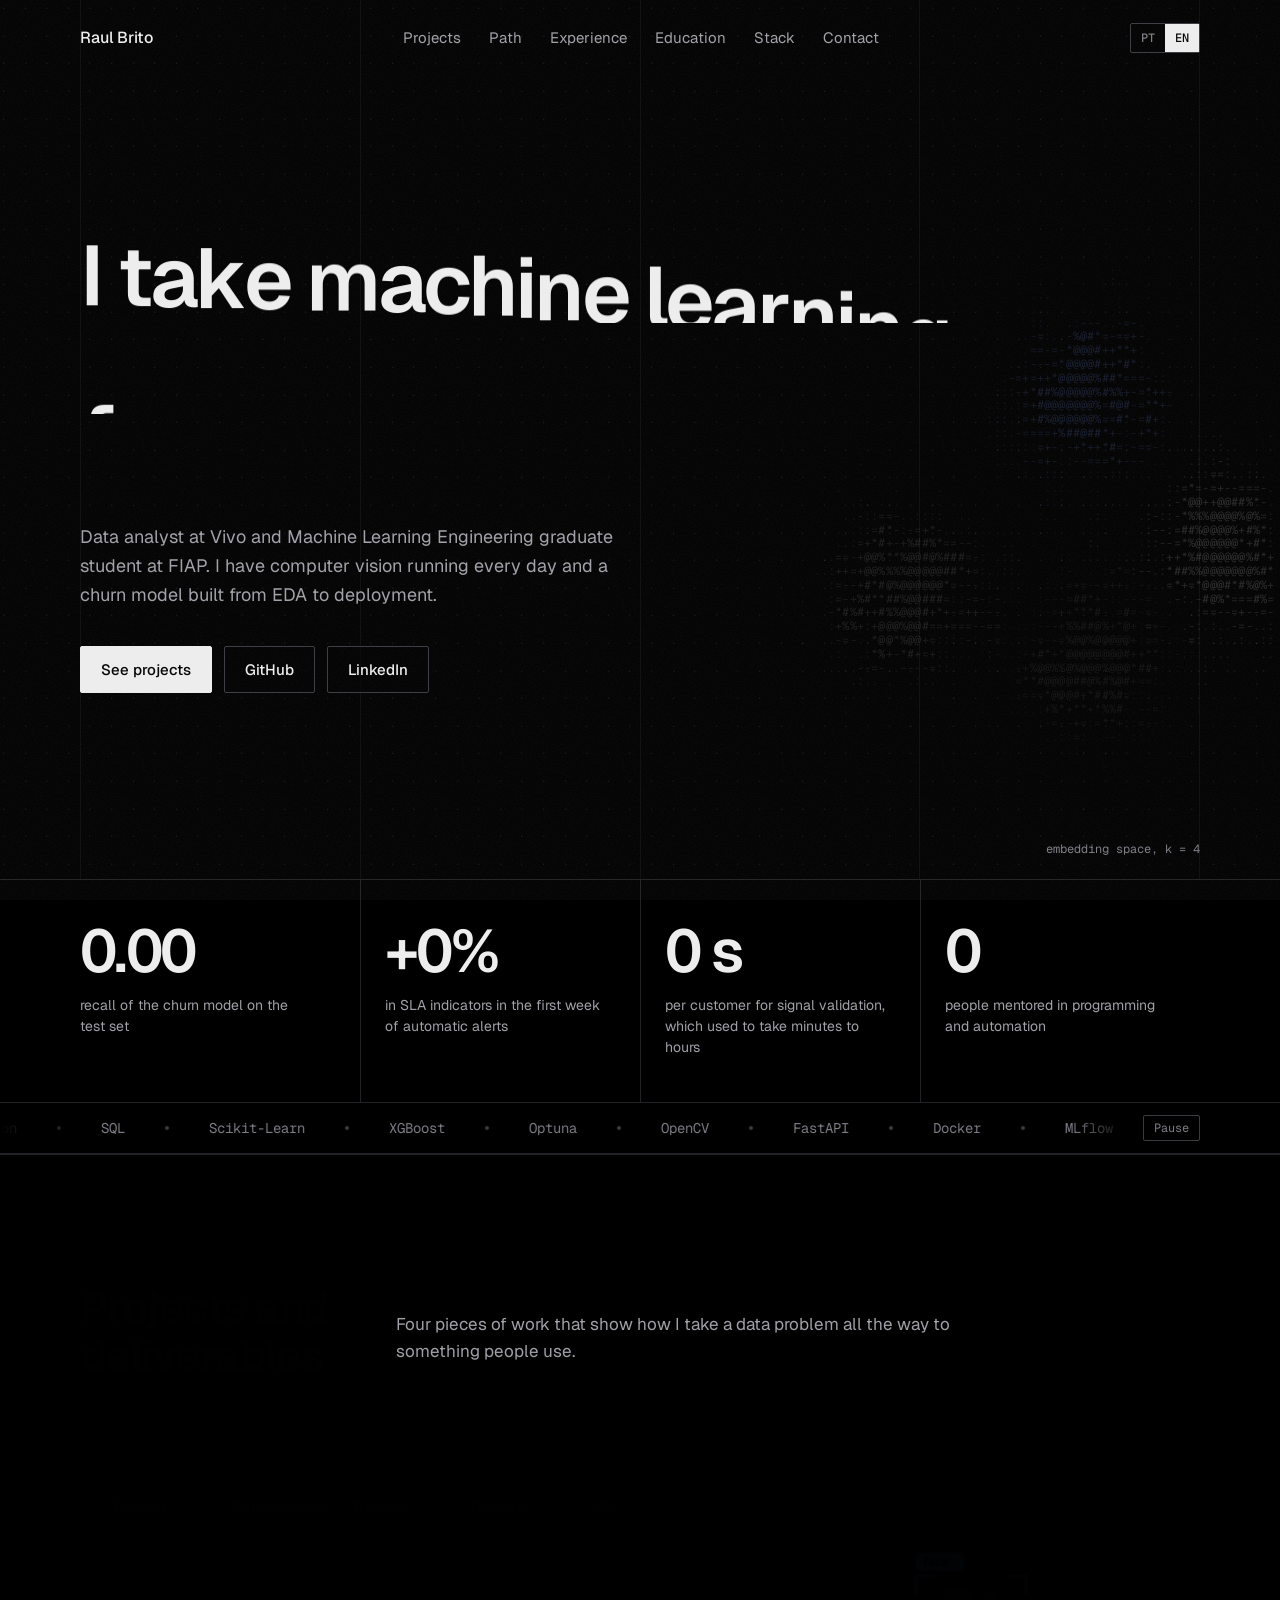
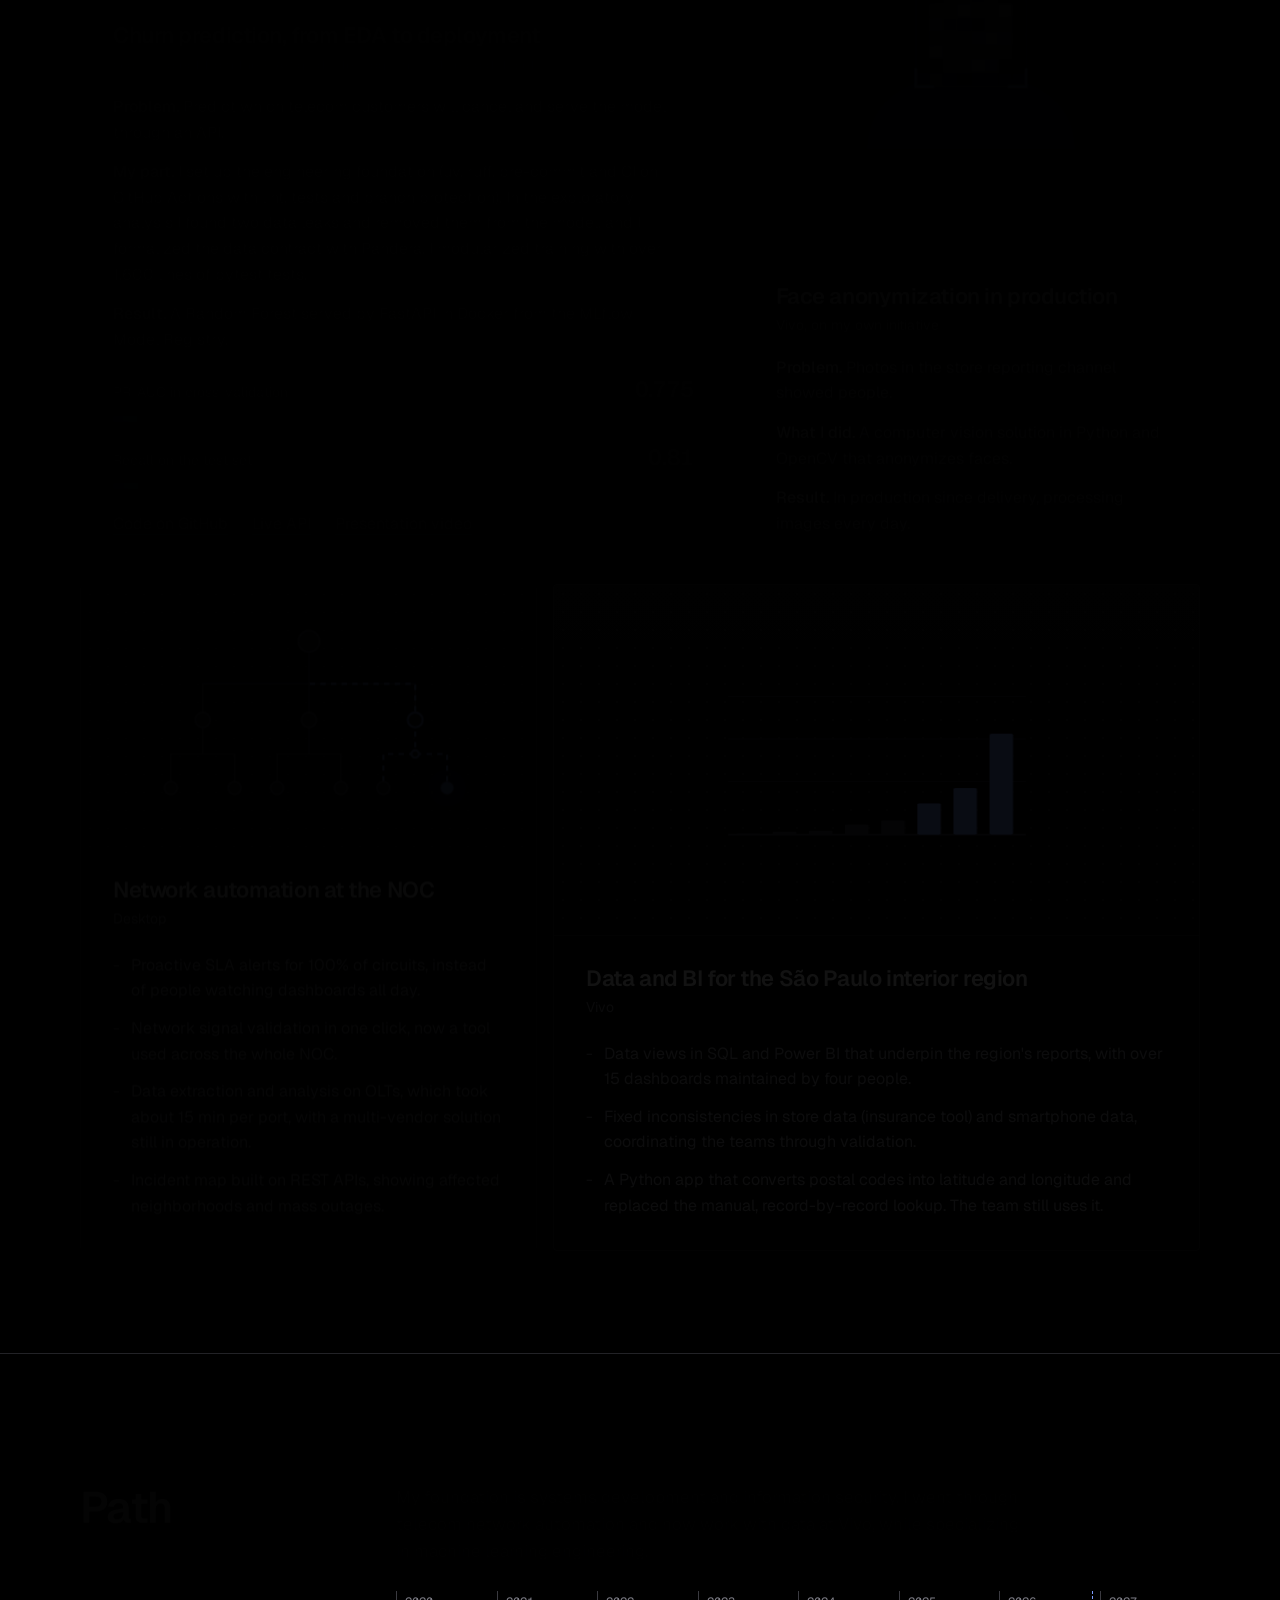
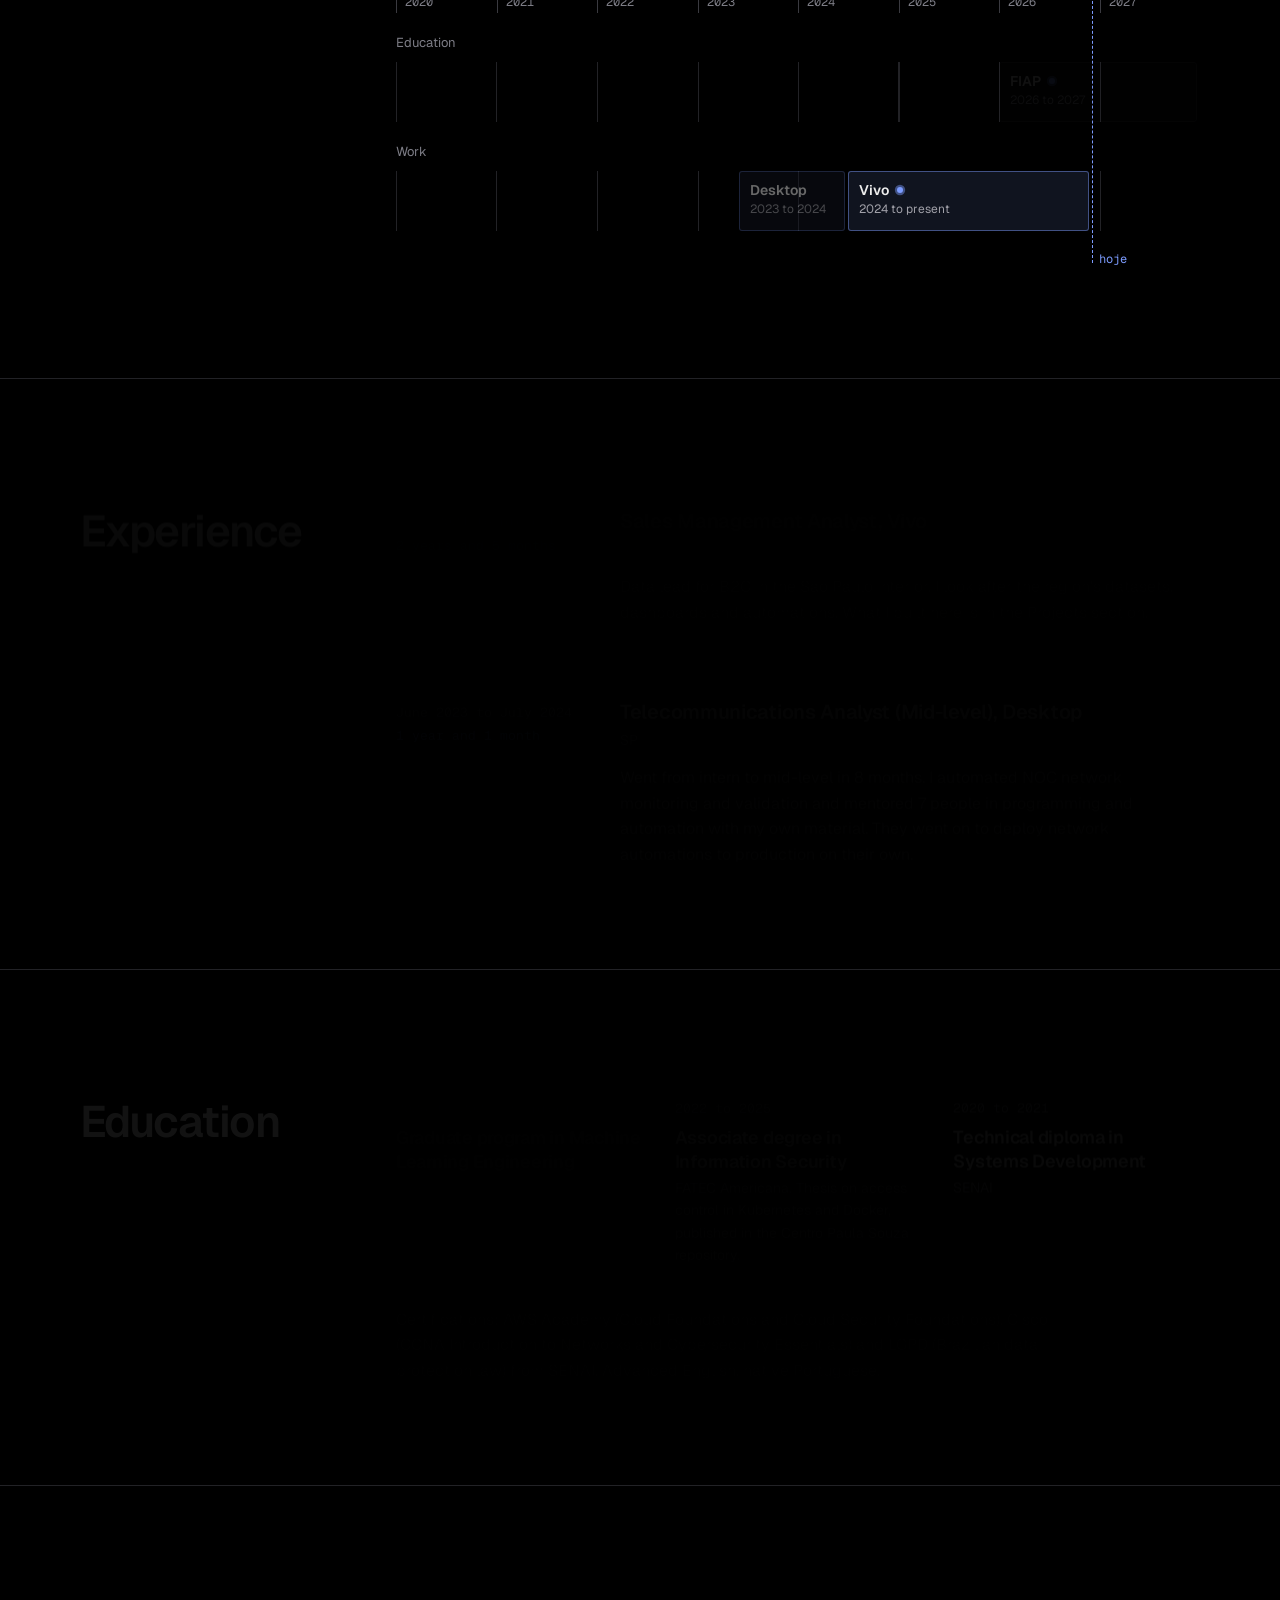
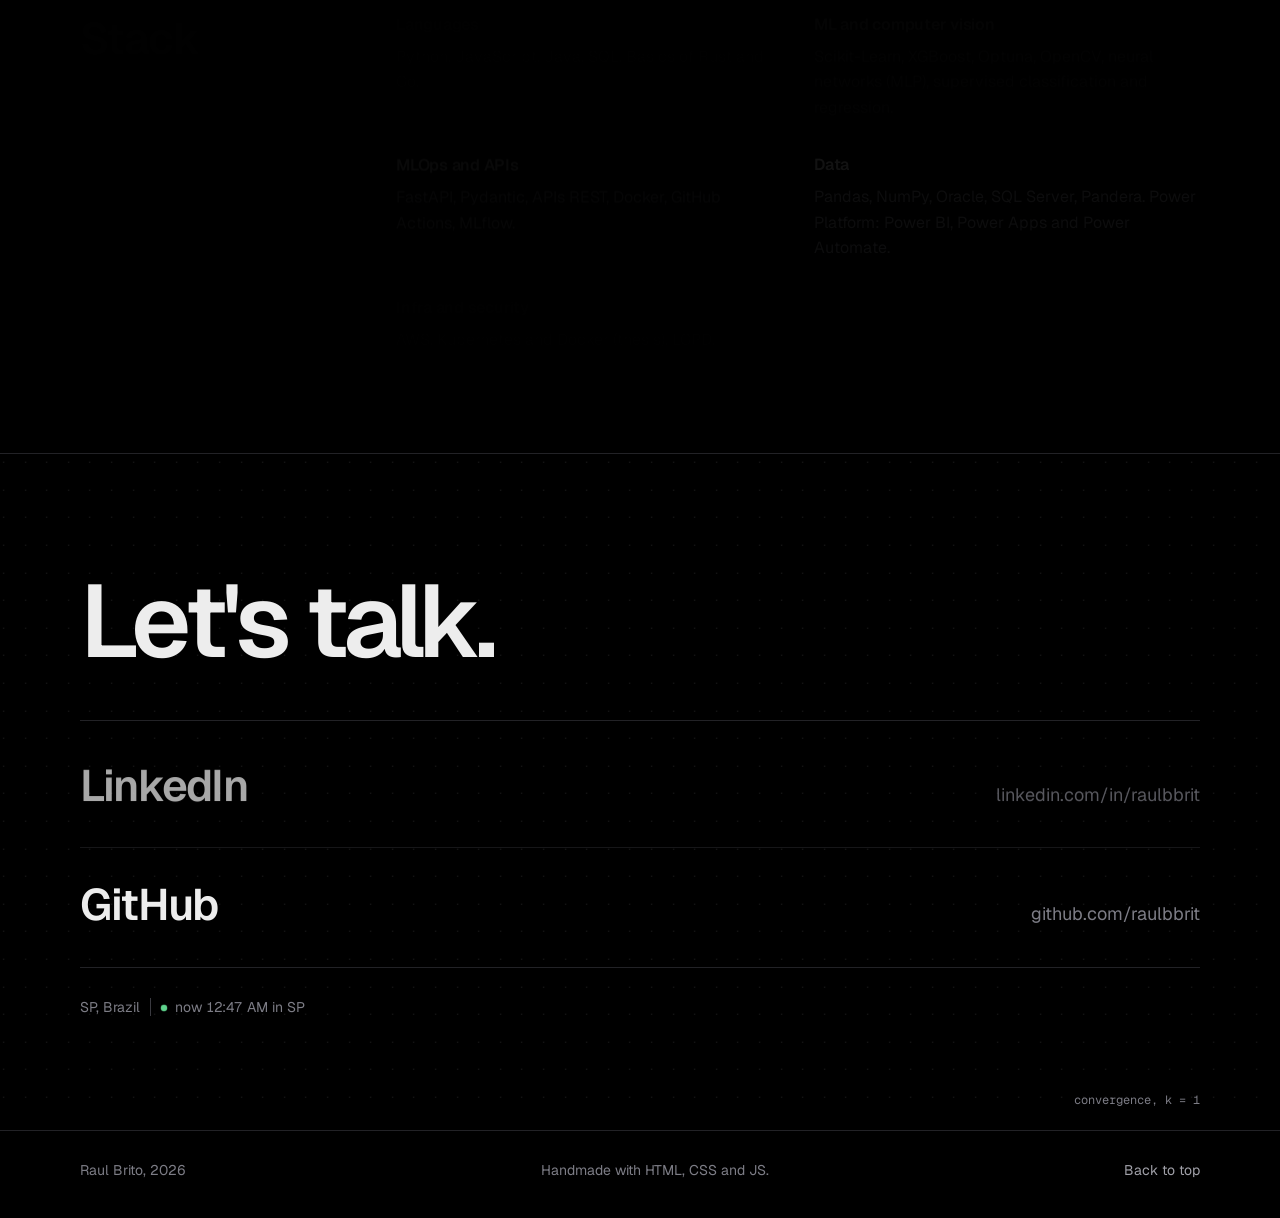
==== commit ce7e470d: "Make English the default language English page now lives at the root and Portuguese at /pt/. /en/ re" ====
--- a/en/index.html
+++ b/en/index.html
@@ -2,465 +2,12 @@
 <html lang="en">
 <head>
   <meta charset="utf-8">
-  <meta name="viewport" content="width=device-width, initial-scale=1">
-  <meta name="theme-color" content="#000000">
-  <title>Raul Brito | Machine Learning</title>
-  <meta name="description" content="Raul Brito: data analyst at Vivo and Machine Learning Engineering graduate student. Computer vision in production, network automation and an ML project from EDA to deployment.">
-  <meta name="color-scheme" content="dark">
-  <link rel="canonical" href="https://raulbbrit.github.io/en/">
-  <link rel="alternate" hreflang="pt-BR" href="https://raulbbrit.github.io/">
-  <link rel="alternate" hreflang="en" href="https://raulbbrit.github.io/en/">
-  <link rel="alternate" hreflang="x-default" href="https://raulbbrit.github.io/">
-  <meta property="og:type" content="profile">
-  <meta property="og:url" content="https://raulbbrit.github.io/en/">
-  <meta property="og:locale" content="en_US">
-  <meta property="og:locale:alternate" content="pt_BR">
-  <meta property="og:title" content="Raul Brito | Machine Learning">
-  <meta property="og:description" content="I take machine learning from the notebook to production.">
-  <meta property="og:image" content="https://raulbbrit.github.io/assets/img/og.en.png">
-  <meta property="og:image:width" content="1200">
-  <meta property="og:image:height" content="630">
-  <meta property="og:image:alt" content="Raul Brito, Machine Learning: I take machine learning from the notebook to production.">
-  <meta name="twitter:card" content="summary_large_image">
-  <script type="application/ld+json">
-  {
-    "@context": "https://schema.org",
-    "@type": "Person",
-    "name": "Raul Brito",
-    "url": "https://raulbbrit.github.io/en/",
-    "jobTitle": "Sales Management Analyst",
-    "worksFor": { "@type": "Organization", "name": "Vivo" },
-    "alumniOf": [
-      { "@type": "CollegeOrUniversity", "name": "FATEC Americana" },
-      { "@type": "EducationalOrganization", "name": "SENAI" }
-    ],
-    "knowsAbout": ["Machine Learning", "MLOps", "Computer vision", "Python", "SQL", "FastAPI", "MLflow"],
-    "address": { "@type": "PostalAddress", "addressRegion": "SP", "addressCountry": "BR" },
-    "sameAs": ["https://github.com/raulbbrit", "https://linkedin.com/in/raulbbrit"]
-  }
-  </script>
-  <link rel="icon" href="data:image/svg+xml,%3Csvg xmlns='http://www.w3.org/2000/svg' viewBox='0 0 32 32'%3E%3Crect width='32' height='32' rx='6' fill='%23000'/%3E%3Ccircle cx='16' cy='16' r='6' fill='%237c9cff'/%3E%3C/svg%3E">
-  <script>
-    document.documentElement.className += ' js';
-    setTimeout(function () { document.documentElement.classList.remove('js'); }, 3000);
-  </script>
-  <link rel="preconnect" href="https://fonts.googleapis.com">
-  <link rel="preconnect" href="https://fonts.gstatic.com" crossorigin>
-  <link href="https://fonts.googleapis.com/css2?family=Geist:wght@400;500;600&family=Geist+Mono:wght@400;500&display=swap" rel="stylesheet">
-  <link rel="stylesheet" href="../assets/css/style.css">
+  <title>Raul Brito</title>
+  <meta name="robots" content="noindex">
+  <link rel="canonical" href="https://raulbbrit.github.io/">
+  <meta http-equiv="refresh" content="0; url=../">
 </head>
 <body>
-  <a class="skip" href="#conteudo">Skip to content</a>
-
-  <header class="top" id="top">
-    <div class="wrap">
-      <a class="brand" href="#">Raul Brito</a>
-      <nav id="menu" aria-label="Sections">
-        <span class="nav-ind" aria-hidden="true"></span>
-        <a href="#projetos">Projects</a>
-        <a href="#trajetoria">Path</a>
-        <a href="#experiencia">Experience</a>
-        <a href="#formacao">Education</a>
-        <a href="#stack">Stack</a>
-        <a href="#contato">Contact</a>
-      </nav>
-      <div class="tools">
-        <div class="lang" role="group" aria-label="Language"><a href="../index.html" hreflang="pt-BR" lang="pt-BR">PT</a><span aria-current="true">EN</span></div>
-        <button class="menu-btn" type="button" aria-expanded="false" aria-controls="menu">Menu</button>
-      </div>
-    </div>
-  </header>
-
-  <section class="hero" id="conteudo" tabindex="-1">
-    <div class="rails" aria-hidden="true"><div class="wrap"><i></i><i></i><i></i><i></i></div></div>
-    <canvas id="field-bg" class="layer" aria-hidden="true"></canvas>
-    <canvas id="field" class="layer field" aria-hidden="true"></canvas>
-    <div class="wrap hero-copy">
-      <h1>
-        <span>I take machine learning</span>
-        <span>from the notebook</span>
-        <span>to production.</span>
-      </h1>
-      <p class="lead">Data analyst at Vivo and Machine Learning Engineering graduate student at FIAP. I have computer vision running every day and a churn model built from EDA to deployment.</p>
-      <div class="actions">
-        <a class="btn primary" href="#projetos">See projects</a>
-        <a class="btn" href="https://github.com/raulbbrit">GitHub</a>
-        <a class="btn" href="https://linkedin.com/in/raulbbrit">LinkedIn</a>
-      </div>
-    </div>
-    <p class="cap" aria-hidden="true">embedding space, k = 4</p>
-  </section>
-
-  <section class="proof" aria-label="Results in numbers">
-    <div class="wrap">
-      <ul class="stats">
-        <li><strong data-count="0.81" data-dec="2">0.81</strong><span>recall of the churn model on the test set</span></li>
-        <li><strong data-count="30" data-prefix="+" data-suffix="%">+30%</strong><span>in SLA indicators in the first week of automatic alerts</span></li>
-        <li><strong data-count="2" data-suffix="&nbsp;s">2&nbsp;s</strong><span>per customer for signal validation, which used to take minutes to hours</span></li>
-        <li><strong data-count="7">7</strong><span>people mentored in programming and automation</span></li>
-      </ul>
-    </div>
-  </section>
-
-  <div class="marquee" role="group" aria-label="Tools I use every day">
-    <div class="marquee-track">
-      <ul>
-        <li>Python</li><li>SQL</li><li>Scikit-Learn</li><li>XGBoost</li><li>Optuna</li><li>OpenCV</li><li>FastAPI</li><li>Docker</li><li>MLflow</li><li>GitHub Actions</li><li>Pandas</li><li>NumPy</li><li>Power BI</li><li>AWS</li><li>Kubernetes</li><li>Pandera</li>
-      </ul>
-      <ul aria-hidden="true">
-        <li>Python</li><li>SQL</li><li>Scikit-Learn</li><li>XGBoost</li><li>Optuna</li><li>OpenCV</li><li>FastAPI</li><li>Docker</li><li>MLflow</li><li>GitHub Actions</li><li>Pandas</li><li>NumPy</li><li>Power BI</li><li>AWS</li><li>Kubernetes</li><li>Pandera</li>
-      </ul>
-    </div>
-    <button class="marquee-btn" type="button">Pause</button>
-  </div>
-
-  <main>
-    <section class="section" id="projetos">
-      <div class="wrap">
-        <div class="split">
-          <div class="head"><h2>Projects and deliverables</h2></div>
-          <p class="sub">Four pieces of work that show how I take a data problem all the way to something people use.</p>
-        </div>
-
-        <div class="grid">
-
-          <!-- churn -->
-          <article class="tile t-churn">
-            <div class="viz viz-flow" id="flowviz">
-              <ol class="flow" aria-label="Project pipeline">
-                <li><b>Dataset</b><span>IBM Telco</span></li>
-                <li><b>Data contract</b><span>Pandera</span></li>
-                <li><b>Training</b><span>Optuna</span></li>
-                <li><b>Registry</b><span>MLflow</span></li>
-                <li><b>API</b><span>FastAPI and Docker</span></li>
-              </ol>
-            </div>
-            <div class="tile-body">
-              <h3>Churn prediction, from EDA to deployment</h3>
-              <p class="where">Group project from the FIAP graduate program, IBM Telco dataset</p>
-              <p><b>Problem.</b> Predict which telecom customers will cancel and serve the model through an API.</p>
-              <p><b>My part.</b> I set up the engineering foundation (uv, ruff, pre-commit and CI on GitHub Actions with lint, tests and branch protection). In the exploratory analysis I found two data leaks and removed them from the model, and I formalized the data contract with Pandera. I modularized training with over 1,600 lines of pytest tests.</p>
-              <p><b>Result.</b> A Random Forest served by FastAPI in Docker from the MLflow Model Registry.</p>
-              <div class="meters" role="group" aria-label="Champion model metrics">
-                <div class="meter">
-                  <div class="m-top"><span>PR-AUC in cross-validation</span><strong>0.775</strong></div>
-                  <div class="bar"><i style="--v:0.775"></i></div>
-                </div>
-                <div class="meter">
-                  <div class="m-top"><span>Recall on the test set</span><strong>0.81</strong></div>
-                  <div class="bar"><i style="--v:0.81"></i></div>
-                </div>
-              </div>
-              <p class="tile-links">
-                <a href="https://github.com/Grupo-57-Machine-Learning-Engineering/churn-prediction">Code on GitHub</a>
-                <a href="https://churn-prediction-api-7a4p.onrender.com/docs">Live API</a>
-                <a href="https://youtu.be/JsZCRBmj-7A">Presentation video</a>
-              </p>
-            </div>
-          </article>
-
-          <!-- visão computacional -->
-          <article class="tile t-cv">
-            <div class="viz viz-cv">
-              <button class="viz-btn" type="button" id="replay" aria-label="Replay the detection and anonymization animation">
-                <svg viewBox="0 0 320 200" role="img" aria-label="Illustration: a face is detected in a photo and covered by a mosaic">
-                  <defs>
-                    <linearGradient id="ph" x1="0" y1="0" x2="0" y2="1">
-                      <stop offset="0" stop-color="#1c1c22"/>
-                      <stop offset="1" stop-color="#0b0b0e"/>
-                    </linearGradient>
-                    <clipPath id="frame"><rect width="320" height="200" rx="4"/></clipPath>
-                  </defs>
-                  <g clip-path="url(#frame)">
-                    <rect width="320" height="200" fill="url(#ph)"/>
-                    <path d="M62 200c0-48 40-72 98-72s98 24 98 72z" fill="#2e2e36"/>
-                    <circle cx="160" cy="88" r="38" fill="#4c4c56"/>
-                    <path d="M122 76c4-26 22-36 40-36s34 10 38 34c-10-12-26-18-40-18s-28 6-38 20z" fill="#33333b"/>
-                    <g class="mosaic">
-          <rect x="108" y="36" width="13" height="13" fill="#222228"/>
-          <rect x="121" y="36" width="13" height="13" fill="#1d1d23"/>
-          <rect x="134" y="36" width="13" height="13" fill="#1e1e24"/>
-          <rect x="147" y="36" width="13" height="13" fill="#212127"/>
-          <rect x="160" y="36" width="13" height="13" fill="#19191f"/>
-          <rect x="173" y="36" width="13" height="13" fill="#202026"/>
-          <rect x="186" y="36" width="13" height="13" fill="#1c1c22"/>
-          <rect x="199" y="36" width="13" height="13" fill="#19191f"/>
-          <rect x="108" y="49" width="13" height="13" fill="#1b1b21"/>
-          <rect x="121" y="49" width="13" height="13" fill="#1a1a20"/>
-          <rect x="134" y="49" width="13" height="13" fill="#3f3f45"/>
-          <rect x="147" y="49" width="13" height="13" fill="#3c3c42"/>
-          <rect x="160" y="49" width="13" height="13" fill="#333339"/>
-          <rect x="173" y="49" width="13" height="13" fill="#37373d"/>
-          <rect x="186" y="49" width="13" height="13" fill="#19191f"/>
-          <rect x="199" y="49" width="13" height="13" fill="#1c1c22"/>
-          <rect x="108" y="62" width="13" height="13" fill="#1f1f25"/>
-          <rect x="121" y="62" width="13" height="13" fill="#5a5a60"/>
-          <rect x="134" y="62" width="13" height="13" fill="#57575d"/>
-          <rect x="147" y="62" width="13" height="13" fill="#6a6a70"/>
-          <rect x="160" y="62" width="13" height="13" fill="#5e5e64"/>
-          <rect x="173" y="62" width="13" height="13" fill="#57575d"/>
-          <rect x="186" y="62" width="13" height="13" fill="#6a6a70"/>
-          <rect x="199" y="62" width="13" height="13" fill="#1a1a20"/>
-          <rect x="108" y="75" width="13" height="13" fill="#1b1b21"/>
-          <rect x="121" y="75" width="13" height="13" fill="#65656b"/>
-          <rect x="134" y="75" width="13" height="13" fill="#333339"/>
-          <rect x="147" y="75" width="13" height="13" fill="#2e2e34"/>
-          <rect x="160" y="75" width="13" height="13" fill="#2c2c32"/>
-          <rect x="173" y="75" width="13" height="13" fill="#38383e"/>
-          <rect x="186" y="75" width="13" height="13" fill="#58585e"/>
-          <rect x="199" y="75" width="13" height="13" fill="#1b1b21"/>
-          <rect x="108" y="88" width="13" height="13" fill="#1b1b21"/>
-          <rect x="121" y="88" width="13" height="13" fill="#5b5b61"/>
-          <rect x="134" y="88" width="13" height="13" fill="#5c5c62"/>
-          <rect x="147" y="88" width="13" height="13" fill="#58585e"/>
-          <rect x="160" y="88" width="13" height="13" fill="#636369"/>
-          <rect x="173" y="88" width="13" height="13" fill="#67676d"/>
-          <rect x="186" y="88" width="13" height="13" fill="#66666c"/>
-          <rect x="199" y="88" width="13" height="13" fill="#1c1c22"/>
-          <rect x="108" y="101" width="13" height="13" fill="#1b1b21"/>
-          <rect x="121" y="101" width="13" height="13" fill="#68686e"/>
-          <rect x="134" y="101" width="13" height="13" fill="#58585e"/>
-          <rect x="147" y="101" width="13" height="13" fill="#3c3c42"/>
-          <rect x="160" y="101" width="13" height="13" fill="#3d3d43"/>
-          <rect x="173" y="101" width="13" height="13" fill="#5f5f65"/>
-          <rect x="186" y="101" width="13" height="13" fill="#57575d"/>
-          <rect x="199" y="101" width="13" height="13" fill="#1b1b21"/>
-          <rect x="108" y="114" width="13" height="13" fill="#1d1d23"/>
-          <rect x="121" y="114" width="13" height="13" fill="#1a1a20"/>
-          <rect x="134" y="114" width="13" height="13" fill="#5c5c62"/>
-          <rect x="147" y="114" width="13" height="13" fill="#5b5b61"/>
-          <rect x="160" y="114" width="13" height="13" fill="#6c6c72"/>
-          <rect x="173" y="114" width="13" height="13" fill="#65656b"/>
-          <rect x="186" y="114" width="13" height="13" fill="#222228"/>
-          <rect x="199" y="114" width="13" height="13" fill="#19191f"/>
-          <rect x="108" y="127" width="13" height="13" fill="#333339"/>
-          <rect x="121" y="127" width="13" height="13" fill="#34343a"/>
-          <rect x="134" y="127" width="13" height="13" fill="#2f2f35"/>
-          <rect x="147" y="127" width="13" height="13" fill="#2b2b31"/>
-          <rect x="160" y="127" width="13" height="13" fill="#2e2e34"/>
-          <rect x="173" y="127" width="13" height="13" fill="#2f2f35"/>
-          <rect x="186" y="127" width="13" height="13" fill="#2e2e34"/>
-          <rect x="199" y="127" width="13" height="13" fill="#313137"/>
-                    </g>
-                  </g>
-                  <rect class="outline" x="108" y="36" width="104" height="104" fill="none" stroke="#7c9cff" stroke-opacity="0.35" stroke-width="1"/>
-                  <g class="brackets" fill="none" stroke="#7c9cff" stroke-width="2.5" stroke-linecap="square">
-                    <path class="br" pathLength="1" d="M108 52V36H124"/>
-                    <path class="br" pathLength="1" d="M196 36H212V52"/>
-                    <path class="br" pathLength="1" d="M212 124V140H196"/>
-                    <path class="br" pathLength="1" d="M124 140H108V124"/>
-                  </g>
-                  <g class="tag">
-                    <rect x="108" y="14" width="46" height="17" rx="2" fill="#7c9cff"/>
-                    <text x="115" y="26" font-family="Geist, system-ui, sans-serif" font-size="11" font-weight="600" fill="#000">face</text>
-                  </g>
-                </svg>
-              </button>
-            </div>
-            <div class="tile-body">
-              <h3>Face anonymization in production</h3>
-              <p class="where">Vivo, on my own initiative</p>
-              <p><b>Problem.</b> Photos in the store reporting channel showed people.</p>
-              <p><b>What I did.</b> A computer vision solution in Python and OpenCV that anonymizes faces.</p>
-              <p><b>Result.</b> In production since delivery, processing images every day.</p>
-            </div>
-          </article>
-
-          <!-- rede -->
-          <article class="tile t-net">
-            <div class="viz viz-net">
-              <svg viewBox="0 0 320 200" role="img" aria-label="Illustration: network topology with an affected branch highlighted">
-                <g stroke="#3a3a45" stroke-width="1.5" fill="none">
-                  <path d="M160 36V70M160 70H60V104M160 70V104M160 70H260V104"/>
-                  <path d="M60 104V136M60 136H30V168M60 136H90V168"/>
-                  <path d="M160 104V136M160 136H130V168M160 136H190V168"/>
-                </g>
-                <g stroke="#7c9cff" stroke-width="2" fill="none" class="hot">
-                  <path d="M160 70H260V104"/>
-                  <path d="M260 104V136M260 136H230V168M260 136H290V168"/>
-                </g>
-                <circle class="halo" cx="290" cy="168" r="17" fill="#7c9cff" fill-opacity="0.14"/>
-                <g fill="#1d1d23" stroke="#5a5a66" stroke-width="1.5">
-                  <circle cx="160" cy="30" r="10"/>
-                  <circle cx="60" cy="104" r="7"/>
-                  <circle cx="160" cy="104" r="7"/>
-                  <circle cx="30" cy="168" r="6"/>
-                  <circle cx="90" cy="168" r="6"/>
-                  <circle cx="130" cy="168" r="6"/>
-                  <circle cx="190" cy="168" r="6"/>
-                  <circle cx="230" cy="168" r="6"/>
-                </g>
-                <g fill="#1d1d23" stroke="#7c9cff" stroke-width="2">
-                  <circle cx="260" cy="104" r="7"/>
-                  <circle cx="260" cy="136" r="3.5"/>
-                </g>
-                <circle cx="290" cy="168" r="6" fill="#7c9cff"/>
-              </svg>
-            </div>
-            <div class="tile-body">
-              <h3>Network automation at the NOC</h3>
-              <p class="where">Desktop</p>
-              <ul class="plain">
-                <li>Proactive SLA alerts for 100% of circuits, instead of people watching dashboards all day.</li>
-                <li>Network signal validation in one click, now a tool used across the whole NOC.</li>
-                <li>Data extraction and analysis on OLTs, which took about 15&nbsp;min per port, with a multi-vendor solution still in operation.</li>
-                <li>Incident map built on REST APIs, showing affected neighborhoods and mass outages.</li>
-              </ul>
-            </div>
-          </article>
-
-          <!-- dados e BI -->
-          <article class="tile t-data">
-            <div class="viz viz-data">
-              <svg viewBox="0 0 320 200" role="img" aria-label="Illustration: bar chart from a dashboard">
-                <g stroke="#26262c" stroke-width="1">
-                  <path d="M20 40H300M20 80H300M20 120H300"/>
-                </g>
-                <path d="M20 170H300" stroke="#3a3a45" stroke-width="1.5"/>
-                <g class="bars" fill="#3a3a48">
-                  <rect style="--d:0" x="28"  y="110" width="22" height="60" rx="2"/>
-                  <rect style="--d:1" x="62"  y="80"  width="22" height="90" rx="2"/>
-                  <rect style="--d:2" x="96"  y="98"  width="22" height="72" rx="2"/>
-                  <rect style="--d:3" x="130" y="58"  width="22" height="112" rx="2"/>
-                  <rect style="--d:4" x="164" y="74"  width="22" height="96" rx="2"/>
-                  <rect style="--d:5" x="198" y="44"  width="22" height="126" rx="2" fill="#7c9cff"/>
-                  <rect style="--d:6" x="232" y="62"  width="22" height="108" rx="2" fill="#7c9cff"/>
-                  <rect style="--d:7" x="266" y="34"  width="22" height="136" rx="2" fill="#7c9cff"/>
-                </g>
-              </svg>
-            </div>
-            <div class="tile-body">
-              <h3>Data and BI for the São Paulo interior region</h3>
-              <p class="where">Vivo</p>
-              <ul class="plain">
-                <li>Data views in SQL and Power BI that underpin the region's reports, with over 15 dashboards maintained by four people.</li>
-                <li>Fixed inconsistencies in store data (insurance tool) and smartphone data, coordinating the teams through validation.</li>
-                <li>A Python app that converts postal codes into latitude and longitude and replaced the manual, record-by-record lookup. The team still uses it.</li>
-              </ul>
-            </div>
-          </article>
-
-        </div>
-      </div>
-    </section>
-
-    <section class="section" id="trajetoria">
-      <div class="wrap split">
-        <div class="head"><h2>Path</h2></div>
-        <div>
-          <p class="sub intro">My foundation is systems development and information security. I went through telecom network automation and now work with data at Vivo, while specializing in machine learning engineering.</p>
-
-          <div class="tl" id="tl" role="img" aria-label="Timeline from 2020 to 2027. Education: SENAI, FATEC and FIAP. Work: Desktop and Vivo.">
-            <div class="tl-axis" id="axis" aria-hidden="true">
-              <i style="--s:0">2020</i><i style="--s:1">2021</i><i style="--s:2">2022</i><i style="--s:3">2023</i><i style="--s:4">2024</i><i style="--s:5">2025</i><i style="--s:6">2026</i><i style="--s:7">2027</i>
-            </div>
-            <div class="tl-lane lane-edu">
-              <p class="lane-name">Education</p>
-              <div class="lane-track">
-                <div class="seg" data-from="2020-01" data-to="2022-01" style="--s:0;--l:2;--k:0"><b>SENAI</b><span>2020 to 2021</span></div>
-                <div class="seg" data-from="2022-01" data-to="2026-01" style="--s:2;--l:4;--k:1"><b>FATEC</b><span>2022 to 2025</span></div>
-                <div class="seg now" data-from="2026-01" data-to="2028-01" style="--s:6;--l:2;--k:2"><b>FIAP</b><span>2026 to 2027</span><i class="prog" aria-hidden="true"></i></div>
-              </div>
-            </div>
-            <div class="tl-lane lane-work">
-              <p class="lane-name">Work</p>
-              <div class="lane-track">
-                <div class="seg work" data-from="2023-06" data-to="2024-07" style="--s:3.42;--l:1.08;--k:3"><b>Desktop</b><span>2023 to 2024</span></div>
-                <div class="seg work now" id="seg-vivo" data-from="2024-07" data-to="now" style="--s:4.5;--l:2.31;--k:4"><b>Vivo</b><span>2024 to present</span></div>
-              </div>
-            </div>
-            <div class="tl-today" id="today" style="--s:6.81" aria-hidden="true"><i></i><span>hoje</span></div>
-          </div>
-        </div>
-      </div>
-    </section>
-
-    <section class="section" id="experiencia">
-      <div class="wrap split">
-        <div class="head"><h2>Experience</h2></div>
-        <div>
-          <div class="job">
-            <p class="when">July 2024 to present<span class="tenure" data-since="2024-07"></span></p>
-            <div>
-              <h3>Sales Management Analyst, Vivo</h3>
-              <p class="where">SP</p>
-              <p>Data lead for B2C in the São Paulo interior. I look after the region's datasets, dashboards and automations. What I built here is in the Projects section.</p>
-            </div>
-          </div>
-          <div class="job">
-            <p class="when">June 2023 to July 2024<span class="tenure" data-since="2023-06" data-until="2024-07"></span></p>
-            <div>
-              <h3>Telecommunications Analyst (Mid-level), Desktop</h3>
-              <p class="where">SP</p>
-              <p>Went from intern to mid-level in 8 months. I automated NOC network monitoring and validation and mentored 7 people in programming and automation with my own material. They went on to deploy network automations to production on their own.</p>
-            </div>
-          </div>
-        </div>
-      </div>
-    </section>
-
-    <section class="section" id="formacao">
-      <div class="wrap split">
-        <div class="head"><h2>Education</h2></div>
-        <div>
-          <div class="edu">
-            <div>
-              <p class="when">2026 to 2027, in progress</p>
-              <h3>Graduate program in Machine Learning Engineering</h3>
-              <p class="where">FIAP</p>
-            </div>
-            <div>
-              <p class="when">2022 to 2025</p>
-              <h3>Associate degree in Information Security</h3>
-              <p class="where">FATEC Americana. Thesis on access control in Kubernetes and Docker, published in the Centro Paula Souza repository.</p>
-            </div>
-            <div>
-              <p class="when">2020 to 2021</p>
-              <h3>Technical diploma in Systems Development</h3>
-              <p class="where">SENAI</p>
-            </div>
-          </div>
-          <p class="certs">Certifications: AWS Academy (Cloud Foundations and Cloud Security Foundations), Cisco (CCNA Introduction to Networks and Cybersecurity Essentials) and LGPD (Brazilian data protection law) from SENAI. Advanced English, native Portuguese.</p>
-        </div>
-      </div>
-    </section>
-
-    <section class="section" id="stack">
-      <div class="wrap split">
-        <div class="head"><h2>Stack</h2></div>
-        <div class="stack">
-          <div><h3>Languages</h3><p>Python, JavaScript, Java, SQL. Basics of Rust and Go.</p></div>
-          <div><h3>ML and computer vision</h3><p>Scikit-Learn, XGBoost, Optuna, OpenCV, neural networks (MLP), supervised classification and regression.</p></div>
-          <div><h3>MLOps and APIs</h3><p>FastAPI, Pydantic, APIs REST, Docker, GitHub Actions, MLflow.</p></div>
-          <div><h3>Data</h3><p>Pandas, NumPy, Oracle, SQL Server, Pandera. Power Platform: Power BI, Power Apps and Power Automate.</p></div>
-          <div><h3>Infra and security</h3><p>AWS, Kubernetes and Docker (thesis), LGPD.</p></div>
-        </div>
-      </div>
-    </section>
-
-    <section class="section contact" id="contato">
-      <canvas id="field-end-bg" class="layer" aria-hidden="true"></canvas>
-      <canvas id="field-end" class="layer field" aria-hidden="true"></canvas>
-      <div class="wrap">
-        <h2>Let's talk.</h2>
-        <ul class="big-links">
-          <li><a href="https://linkedin.com/in/raulbbrit"><span>LinkedIn</span><em>linkedin.com/in/raulbbrit</em></a></li>
-          <li><a href="https://github.com/raulbbrit"><span>GitHub</span><em>github.com/raulbbrit</em></a></li>
-        </ul>
-        <p class="where">SP, Brazil<span class="clock" id="clock" aria-hidden="true"></span></p>
-      </div>
-      <p class="cap" aria-hidden="true">convergence, k = 1</p>
-    </section>
-  </main>
-
-  <footer class="foot">
-    <div class="wrap">
-      <span>Raul Brito, <span id="yr">2026</span></span>
-      <span class="foot-note">Handmade with HTML, CSS and JS.</span>
-      <a href="#">Back to top</a>
-    </div>
-  </footer>
-
-  <script src="../assets/js/script.js"></script>
+  <p>Moved to <a href="../">raulbbrit.github.io</a>.</p>
 </body>
 </html>
